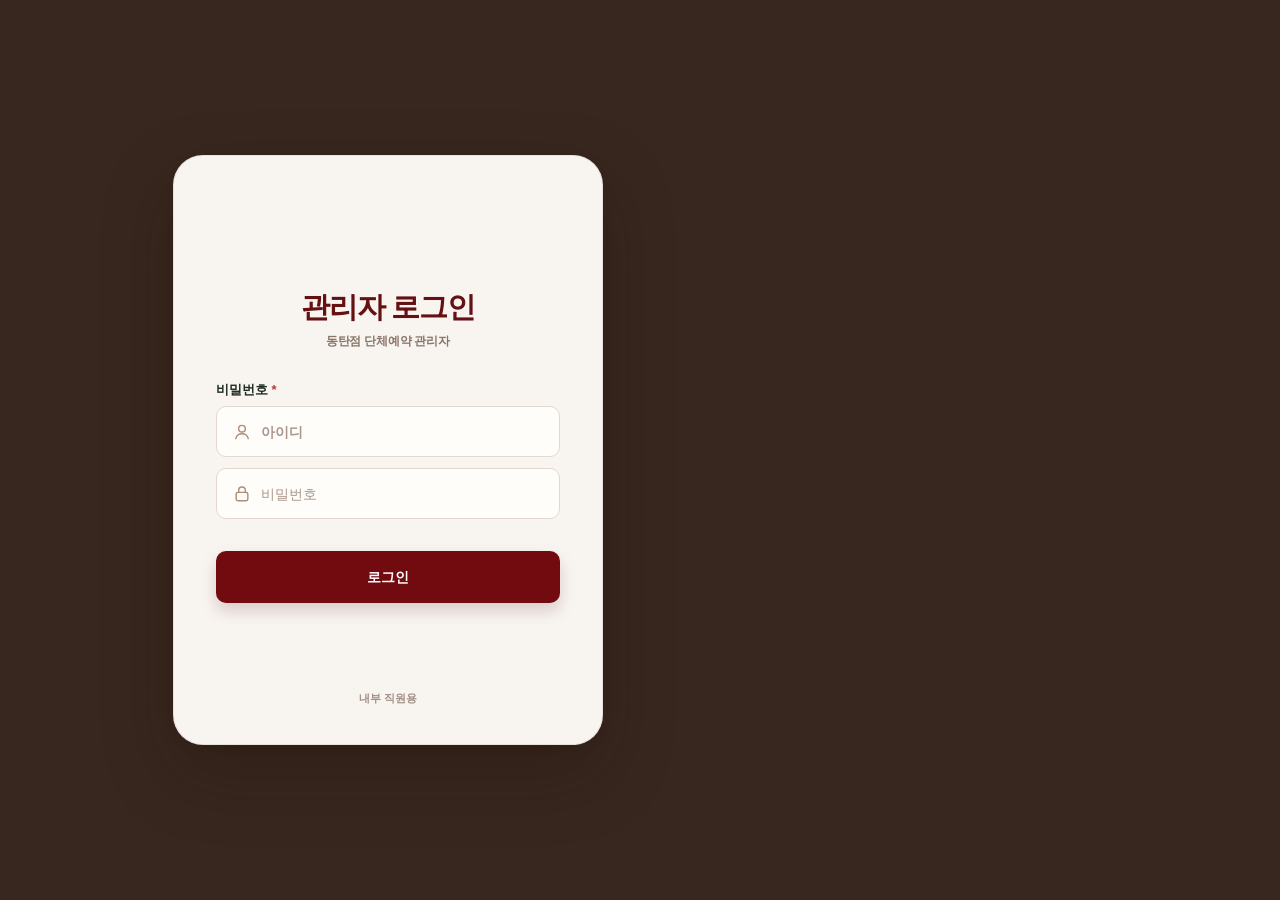
==== admin.html @ f6011d92 "fix: compact calendar month picker and automatic month lookup" ====
<!doctype html>
<html lang="ko">
<head>
<script src="./shared_meal_seating_v1.js?v=all-day-seats-20261029"></script>
<script src="./shared_document_listener_v1.js?v=release-1792586551421"></script>
<script src="./shared_display_safety_v1.js?v=release-1792586551421"></script>
<script src="./shared_dialogs_v1.js?v=release-1792586551421"></script>
<meta charset="utf-8" />
<meta name="viewport" content="width=device-width,initial-scale=1" />
<title>주렁주렁 동탄점 단체예약</title>
<style>
  :root{
    --bg:#f6f7f4; --card:#fff; --text:#1f2a23; --muted:#6d756f; --line:#dfe5df;
    --green:#2f6b4f; --green2:#e9f3ed; --warn:#a15c00; --danger:#b23838; --gray:#eef1ee;
  }
  *{box-sizing:border-box}
  body{margin:0;font-family:Arial,"Noto Sans KR",sans-serif;background:var(--bg);color:var(--text)}
  header{position:sticky;top:0;z-index:10;background:rgba(255,255,255,.96);border-bottom:1px solid var(--line)}
  .top{max-width:1180px;margin:auto;padding:14px 20px;display:flex;gap:12px;align-items:center;justify-content:space-between}
  .brand{font-weight:800;font-size:20px}.brand small{display:block;font-size:12px;font-weight:500;color:var(--muted);margin-top:3px}
  .top-actions{display:flex;gap:8px;flex-wrap:wrap}
  button,.btn{border:0;border-radius:10px;padding:11px 14px;font-weight:700;cursor:pointer}
  .btn-primary{background:var(--green);color:#fff}.btn-soft{background:var(--green2);color:var(--green)}
  .btn-danger{background:#f8eaea;color:var(--danger)} .btn-gray{background:var(--gray);color:#3c453f}
  main{max-width:1180px;margin:auto;padding:22px 20px 60px}
  .notice{background:#eef6f1;border:1px solid #cfe3d5;border-radius:14px;padding:15px 16px;margin-bottom:18px;line-height:1.6}
  .layout{display:grid;grid-template-columns:minmax(0,1fr) 340px;gap:18px}
  .card{background:var(--card);border:1px solid var(--line);border-radius:16px;padding:20px;margin-bottom:16px;box-shadow:0 3px 12px rgba(30,50,36,.04)}
  h2{margin:0 0 16px;font-size:19px} h3{margin:18px 0 10px;font-size:15px}
  .section-no{display:inline-flex;width:28px;height:28px;border-radius:50%;align-items:center;justify-content:center;background:var(--green2);color:var(--green);font-size:13px;margin-right:8px}
  label{font-size:13px;font-weight:700;display:block;margin-bottom:7px}.req:after{content:" *";color:var(--danger)}
  input,select,textarea{width:100%;border:1px solid #ccd5ce;border-radius:10px;padding:11px 12px;background:#fff;font-size:14px}
  input:focus,select:focus,textarea:focus{outline:2px solid #c7decf;border-color:var(--green)}
  .grid2{display:grid;grid-template-columns:1fr 1fr;gap:12px}.grid3{display:grid;grid-template-columns:repeat(3,1fr);gap:12px}
  .help{font-size:12px;color:var(--muted);line-height:1.5;margin-top:6px}.warn{color:var(--warn)}.danger{color:var(--danger)}
  .calc{background:#fafcf9;border:1px dashed #cbd9cf;border-radius:12px;padding:13px;margin-top:12px;line-height:1.75;font-size:14px}
  .money{font-weight:800;font-size:18px}
  .menu-row{display:grid;grid-template-columns:minmax(0,1fr) 125px;gap:12px;align-items:center;padding:12px 0;border-bottom:1px solid #edf0ed}
  .menu-row:last-child{border-bottom:0}.menu-name strong{display:block}.menu-name span{font-size:12px;color:var(--muted)}
  .qty{display:grid;grid-template-columns:34px 1fr 34px;gap:5px;align-items:center}.qty button{padding:8px;background:var(--gray)}.qty input{text-align:center;padding:8px}
  .summary{position:sticky;top:86px}.summary dl{margin:0}.summary dt{font-size:12px;color:var(--muted);margin-top:12px}.summary dd{margin:4px 0 0;font-weight:700;line-height:1.45}
  .total{border-top:1px solid var(--line);margin-top:15px;padding-top:15px}.total .money{font-size:23px}
  .hidden{display:none!important}
  .checkbox{display:flex;gap:9px;align-items:flex-start;font-size:13px;line-height:1.5}.checkbox input{width:auto;margin-top:3px}
  .modal{position:fixed;inset:0;background:rgba(0,0,0,.45);display:flex;align-items:center;justify-content:center;padding:18px;z-index:99}
  #adminActionConfirmModal{z-index:150}
  #cancelConfirmModal{z-index:145}
  .modal-card{width:min(620px,100%);max-height:90vh;overflow:auto;background:#fff;border-radius:18px;padding:22px}
  .modal-card h2{margin-bottom:8px}
  .modal-actions{display:flex;gap:8px;justify-content:flex-end;margin-top:18px}
  .toast{position:fixed;right:20px;bottom:20px;background:#203329;color:#fff;border-radius:10px;padding:12px 16px;z-index:120;box-shadow:0 8px 25px rgba(0,0,0,.2)}
  #adminView{display:none}
  .admin-head{display:flex;justify-content:space-between;align-items:center;gap:10px;flex-wrap:wrap;margin-bottom:16px}
  .admin-tabs{display:flex;gap:7px;flex-wrap:wrap}
  .kpi{display:grid;grid-template-columns:repeat(3,1fr);gap:10px}
  .activity-kpi{grid-template-columns:repeat(4,1fr)}.kpi .box{background:#fff;border:1px solid var(--line);border-radius:14px;padding:15px}.kpi b{display:block;font-size:23px;margin-top:5px}
  .admin-calendar{display:grid;grid-template-columns:repeat(7,1fr);gap:7px;margin-top:12px}
  .weekday{text-align:center;font-size:12px;color:var(--muted);padding:6px}
  .day{min-height:104px;background:#fff;border:1px solid var(--line);border-radius:12px;padding:9px;position:relative}
  .day.disabled{background:#f2f3f1;color:#a3aaa5}.day.closed{border-color:#e5bcbc;background:#fff8f8}
  .day .num{font-weight:800}.day .meta{font-size:12px;margin-top:8px;line-height:1.5}.day button{position:absolute;bottom:8px;left:8px;right:8px;padding:6px;font-size:11px}
  .booking-item{border:1px solid var(--line);border-radius:12px;padding:14px;margin:10px 0}.booking-item .row{display:flex;justify-content:space-between;gap:10px;align-items:center}
  .status{display:inline-block;border-radius:999px;padding:4px 8px;font-size:11px;font-weight:800}.pending{background:#fff2d8;color:#805200}.confirmed{background:#e8f4ec;color:#256344}.rejected{background:#f8eaea;color:#9a3030}
  .detail-grid{display:grid;grid-template-columns:repeat(2,1fr);gap:10px;font-size:13px;margin-top:12px}.detail-grid div{background:#f8faf8;border-radius:9px;padding:9px}
  .settings{display:flex;gap:12px;align-items:center;flex-wrap:wrap}.switchline{display:flex;align-items:center;gap:8px}.switchline input{width:auto}

  button:disabled{opacity:.55;cursor:not-allowed}
  .center-wrap{max-width:680px;margin:35px auto}
  .start-title{text-align:center;margin-bottom:18px}
  .start-title h1{margin:0 0 8px;font-size:27px}
  .action-stack{display:grid;gap:9px;margin-top:14px}
  .existing-card{border:1px solid var(--line);border-radius:12px;padding:13px;margin-top:10px;background:#fafcf9}
  .success-icon{width:64px;height:64px;border-radius:50%;display:flex;align-items:center;justify-content:center;background:var(--green2);color:var(--green);font-size:30px;font-weight:900;margin:0 auto 14px}
  .success-box{text-align:center;max-width:620px;margin:45px auto}


  .menu-admin-grid{display:grid;grid-template-columns:1.4fr .8fr .8fr .7fr .7fr;gap:8px;align-items:center}
  .menu-admin-head{font-size:12px;color:var(--muted);font-weight:700;padding:0 8px 6px}
  .menu-admin-row{border:1px solid var(--line);border-radius:12px;padding:10px;margin-bottom:8px;background:#fff}
  .menu-card-public{border:1px solid var(--line);border-radius:12px;padding:12px;margin:10px 0}
  .menu-public-top{display:flex;justify-content:space-between;gap:10px;align-items:flex-start}
  .menu-public-actions{display:flex;gap:7px;flex-wrap:wrap;align-items:center}
  .mini-btn{padding:6px 9px;border-radius:8px;font-size:12px}
  .photo-preview{width:100%;max-height:320px;object-fit:contain;border-radius:12px;background:#f3f5f3;border:1px solid var(--line)}
  .meal-month-grid{display:grid;grid-template-columns:repeat(7,1fr);gap:7px;margin-top:12px}
  .meal-day{border:1px solid var(--line);border-radius:12px;background:#fff;padding:9px;min-height:86px;cursor:pointer}
  .meal-day:hover{border-color:#9db6a4}
  .meal-day.empty{background:#f7f8f6;color:#a1a7a2;cursor:default}
  .meal-day.has-orders{background:#f7fbf8}
  .meal-day .count{font-size:12px;margin-top:8px;line-height:1.5}
  @media(max-width:700px){.menu-admin-grid{grid-template-columns:1fr}.menu-admin-head{display:none}.meal-month-grid{grid-template-columns:repeat(2,1fr)}}

  @media(max-width:900px){.layout{grid-template-columns:1fr}.summary{position:static}.grid3{grid-template-columns:1fr}.admin-calendar{grid-template-columns:repeat(2,1fr)}.weekday{display:none}}
  @media(max-width:560px){.grid2{grid-template-columns:1fr}.kpi,.activity-kpi{grid-template-columns:1fr}.admin-calendar{grid-template-columns:1fr}.day{min-height:auto;padding-bottom:44px}}
</style>
<style id="zrPreBootStyle">html{background:#f6f7f4!important}body{visibility:hidden!important}</style></head>
<body>
<header>
  <div class="top">
    <div class="brand">주렁주렁 동탄점 <small>단체예약 시스템</small></div>
    <div class="top-actions">
      <button class="btn-soft" id="inquiryBtn">1:1 문의하기</button>
      <button class="btn-gray" id="adminBtn">관리자 로그인</button>
    </div>
  </div>
</header>


<main id="startView">
  <div class="center-wrap">
    <div class="start-title">
      <h1>주렁주렁 동탄점 단체예약</h1>
      <div class="help">예약 전 예약자 정보를 확인해주세요.</div>
    </div>
    <div class="notice">
      <b>단체 이용은 평일에만 가능합니다.</b><br>
      ※ 주말 단체 예약 문의는 <b>1:1 문의</b>를 통해 순차적으로 안내해드립니다.<br>
      ※ 단체 예약은 <b>유료인원 15명 이상</b>부터 가능합니다. 결제는 현장에서 진행됩니다.
    </div>
    <section class="card">
      <h2>예약자 확인</h2>
      <div class="grid2">
        <div><label class="req">예약자명</label><input id="startManager" placeholder="ex) 김주렁"></div>
        <div><label class="req">연락처</label><input id="startContact" placeholder="ex) 010-0000-0000"></div>
      </div>
      <button class="btn-primary" id="lookupBooking" style="width:100%;margin-top:14px">예약 조회 / 시작하기</button>

      <div id="existingActions" class="hidden">
        <div class="calc" style="margin-top:14px">
          입력하신 정보로 <b id="existingCount">0건</b>의 예약이 확인되었습니다.
          <div class="help">예약 확인, 변경 문의 또는 추가 예약을 선택해주세요.</div>
        </div>
        <div class="action-stack">
          <button class="btn-soft" id="checkExisting">1. 예약 확인하기</button>
          <button class="btn-gray" id="changeExisting">2. 예약 변경 (1:1 문의)</button>
          <button class="btn-danger" id="cancelExisting">3. 예약 취소</button>
          <button class="btn-primary" id="addBooking">4. 추가 예약</button>
        </div>
        <div id="existingBookingList" class="hidden"></div>
      </div>

      <div id="newBookingActions" class="hidden">
        <div class="calc" style="margin-top:14px">입력하신 정보로 접수·확정된 예약이 없습니다.</div>
        <button class="btn-primary" id="startNewBooking" style="width:100%;margin-top:12px">새 예약 시작하기</button>
      </div>
    </section>
  </div>
</main>

<main id="customerView" class="hidden">
  <div class="notice">
    <b>단체 이용은 평일에만 가능합니다.</b><br>
    ※ 주말 단체 예약 문의는 <b>1:1 문의</b>를 통해 순차적으로 안내해드립니다.<br>
    ※ 단체 예약은 <b>유료인원 15명 이상</b>부터 가능합니다. 결제는 현장에서 진행됩니다.
  </div>

  <div class="layout">
    <div>
      <section class="card">
        <h2><span class="section-no">1</span>기본정보</h2>
        <div class="grid2">
          <div>
            <label class="req">단체 정보</label>
            <select id="groupType">
              <option value="">선택해주세요</option>
              <option>유치원</option><option>어린이집</option><option>초등학교</option><option>중학교</option><option>고등학교</option>
              <option>복지기관</option><option>기타단체</option><option>기업</option>
            </select>
          </div>
          <div>
            <label>단체 요금</label>
            <input value="1명당 15,000원 (VAT 포함)" disabled>
          </div>
          <div>
            <label class="req">유료인원</label>
            <select id="paidCount"></select>
            <div class="help">유료인원만 15명 이상이어야 예약 가능합니다.</div>
          </div>
          <div>
            <label class="req">인솔자</label>
            <select id="chaperoneCount"></select>
          </div>
        </div>
        <div class="calc" id="peopleCalc">유료인원 <b>0명</b><br>인솔자 <b>0명</b><br>무료 인솔자 <b>0명</b> <span class="help">※ 유료인원 5명당 1명 무료</span><br>유료 인솔자 <b>0명</b><br><span class="money">0원</span> <span class="help">* VAT 포함</span></div>
      </section>

      <section class="card">
        <h2><span class="section-no">2</span>방문 희망일</h2>
        <div class="grid2">
          <div><label class="req">월</label><select id="visitMonth"></select></div>
          <div><label class="req">일자</label><select id="visitDay"></select></div>
        </div>
        <div class="help">마감된 날짜는 선택할 수 없습니다. 주말은 1:1 문의를 이용해주세요.</div>
      </section>

      <section class="card">
        <h2><span class="section-no">3</span>식사 및 방문시간</h2>
        <div>
          <label class="req">식사 선택</label>
          <select id="mealType">
            <option value="">선택해주세요</option>
            <option value="lunchbox">도시락 지참</option>
            <option value="cafe">내부 카페(식사) 주문</option>
            <option value="none">식사하지 않음</option>
          </select>
          <div class="help">※ 식사 이용 시 최대 이용시간이 3시간에서 <b>4시간</b>으로 변경 가능합니다.<br>※ 내부 카페에는 어린이를 위한 메뉴가 포함되어 있습니다.</div>
        </div>
        <div class="grid2" style="margin-top:14px">
          <div><label class="req">입장시간</label><select id="entryTime"></select></div>
          <div><label class="req">퇴장시간</label><select id="exitTime"></select></div>
        </div>
        <div class="help" id="visitTimeHelp"></div>
      </section>

      <section class="card hidden" id="generalGroupSection">
        <h2><span class="section-no">4</span>먹이 구매</h2>
        <div class="help" style="margin-top:10px">먹이 12종 세트: 미어캣, 핀치, 라쿤, 오리, 토끼, 카피바라, 토코투칸, 기니피그, 프레디독, 잉어, 씨클리드, 수생거북</div>
        <div class="grid2" style="margin-top:14px"><div><label for="feedPurchase">먹이 세트 구매 (세트당 10,000원)</label><select id="feedPurchase"><option value="no">구매 안 함</option><option value="yes">구매함</option></select></div><div id="feedQuantityRow" class="hidden"><label for="feedQuantity">먹이 세트 수량</label><input id="feedQuantity" type="number" inputmode="numeric" min="1" step="1" value="1"></div></div>
        <div class="calc" style="margin-top:12px">먹이 구매금액 <b id="feedOrderSummary">0원</b> · 현장결제</div>
      </section>

      <section class="card hidden" id="cafeSection">
        <h2><span class="section-no">4</span>카페 메뉴 주문</h2>
        <div class="help">메뉴 수량은 자유롭게 선택할 수 있습니다. 메뉴 상세에서 구성 및 알레르기 정보를 확인해주세요.</div>
        <div id="customerCafeMenus"></div>
        <div class="calc">카페 주문금액 <span class="money" id="cafeAmount">0원</span><br><span class="help">* VAT 포함 금액입니다.</span></div>
      </section>

      <section class="card hidden" id="mealTimeSection">
        <h2><span class="section-no">5</span>식사 시간 선택</h2>
        <div class="grid3">
          <div><label class="req">식사 시작시간</label><select id="mealStart"></select></div>
          <div><label class="req">식사 시간</label><select id="mealDuration"><option value="">선택</option><option value="30">30분</option><option value="45">45분</option><option value="60">60분</option></select></div>
          <div><label>식사 종료시간</label><input id="mealEnd" disabled placeholder="자동계산"></div>
        </div>
        <div class="help danger hidden" id="mealTimeError">식사시간은 동물원 방문시간 안에 포함되어야 합니다.</div>
      </section>

      <section class="card">
        <h2><span class="section-no">6</span>놀이터 예약</h2>
        <div>
          <label class="req">놀이터 이용 여부</label>
          <select id="playUse">
            <option value="">선택해주세요</option>
            <option value="yes">이용함</option>
            <option value="no">이용 안 함</option>
          </select>
        </div>
        <div class="grid3 hidden" id="playTimeFields" style="margin-top:14px">
          <div><label class="req">놀이터 입장시간</label><select id="playStart"></select></div>
          <div><label class="req">놀이터 이용시간</label><select id="playDuration"><option value="">선택</option><option value="30">30분</option><option value="60">60분</option></select></div>
          <div><label>놀이터 종료시간</label><input id="playEnd" disabled placeholder="자동계산"></div>
        </div>
        <div class="help" style="font-size:12px;margin-top:8px">
          ※ 놀이터 이용시간은 예약 신청 완료 순으로 확정되며, 예약 진행 중 다른 단체의 신청으로 마감될 수 있습니다.
        </div>
        <div id="playNotice" class="help"></div>
        <div class="help danger hidden" id="playError"></div>
      </section>

      <section class="card">
        <h2><span class="section-no">7</span>예약자 정보</h2>
        <div class="grid2">
          <div><label class="req">단체명</label><input id="orgName" placeholder="ex) 주렁동탄어린이집"></div>
          <div><label class="req">예약자명</label><input id="managerName" placeholder="처음 화면에서 입력한 정보" readonly></div>
          <div><label class="req">연락처</label><input id="contact" placeholder="처음 화면에서 입력한 정보" readonly></div>
          <div><label>이메일</label><input id="email" type="email" placeholder="example@email.com"></div>
        </div>
        <div style="margin-top:12px"><label>특이사항</label><textarea id="notes" rows="4" placeholder="알레르기, 이동 관련 요청 등"></textarea></div>
        <div class="calc" style="margin-top:14px">
          <b>개인정보 수집 및 이용 안내</b>
          <div class="help">단체예약 접수 및 안내를 위해 단체명, 예약자명, 연락처 등 입력 정보를 수집·이용합니다. 입력 정보는 예약 접수 및 운영을 위해 저장됩니다.</div>
          <label class="checkbox" style="margin-top:10px"><input type="checkbox" id="privacy"><span>개인정보 수집 및 이용에 동의합니다. *</span></label>
        </div>
      </section>

      <section class="card">
        <h2><span class="section-no">8</span>최종확인</h2>
        <div id="finalReview" class="calc"></div>
        <div class="notice" style="margin:14px 0 0">동물원 프로그램 시간은 <b>방문 전주 스케줄</b>을 통해 안내됩니다.</div>
        <button class="btn-primary" id="submitBooking" style="width:100%;font-size:16px;margin-top:14px">예약 신청하기</button>
      </section>
    </div>

    <aside>
      <div class="card summary">
        <h2>예약 요약</h2>
        <dl>
          <dt>단체</dt><dd id="sumGroup">-</dd>
          <dt>방문일</dt><dd id="sumDate">-</dd>
          <dt>동물원 방문시간</dt><dd id="sumVisit">-</dd>
          <dt>식사</dt><dd id="sumMeal">-</dd>
          <dt>놀이터</dt><dd id="sumPlay">-</dd>
          <dt>인원</dt><dd id="sumPeople">-</dd>
        </dl>
        <div class="total">
          <div class="help">예상 총금액</div>
          <div class="money" id="sumTotal">0원</div>
          <div class="help">VAT 포함 · 현장결제</div>
        </div>
      </div>
    </aside>
  </div>
</main>


<main id="successView" class="hidden">
  <div class="success-box card">
    <div class="success-icon">✓</div>
    <h1 style="margin:0 0 10px;font-size:25px">예약 신청이 접수되었습니다.</h1>
    <div class="help" style="font-size:14px;line-height:1.7">
      신청 즉시 확정되는 예약이 아닙니다.<br>
      <b>담당자가 예약 내용을 확인한 후 예약 확정 시 문자로 안내해드립니다.</b>
    </div>
    <div class="calc" style="margin:20px 0;text-align:left">
      <b>예약번호</b> <span id="successBookingNo">-</span><br>
      <b>단체명</b> <span id="successOrg">-</span><br>
      <b>방문일</b> <span id="successDate">-</span>
    </div>
    <div style="font-weight:800"><span id="successCountdown">30</span>초 후 처음 화면으로 이동합니다.</div>
    <button class="btn-primary" id="goHomeNow" style="width:100%;margin-top:16px">처음 화면으로 이동</button>
  </div>
</main>


<main id="cancelSuccessView" class="hidden">
  <div class="success-box card">
    <div class="success-icon" style="background:#f8eaea;color:var(--danger)">✓</div>
    <h1 style="margin:0 0 10px;font-size:25px">예약 취소가 정상적으로 처리되었습니다.</h1>
    <div class="help" style="font-size:14px;line-height:1.7">
      선택하신 예약이 취소 처리되었습니다.<br>
      취소된 시간 및 예약 가능 수량은 즉시 다시 반영됩니다.
    </div>
    <div class="calc" style="margin:20px 0;text-align:left">
      <b>예약번호</b> <span id="cancelSuccessBookingNo">-</span><br>
      <b>단체명</b> <span id="cancelSuccessOrg">-</span><br>
      <b>방문일</b> <span id="cancelSuccessDate">-</span>
    </div>
    <div style="font-weight:800"><span id="cancelSuccessCountdown">30</span>초 후 처음 화면으로 이동합니다.</div>
    <button class="btn-primary" id="cancelGoHomeNow" style="width:100%;margin-top:16px">처음 화면으로 이동</button>
  </div>
</main>

<main id="adminView">
  <div class="admin-head">
    <div><h1 style="margin:0;font-size:24px">단체예약 관리자</h1></div>
    <div class="top-actions">
      <button class="btn-soft" id="adminRefresh">새로고침</button>
      <button class="btn-soft" id="backCustomer">고객 화면</button>
      <button class="btn-gray" id="adminLogout">로그아웃</button>
    </div>
  </div>

  <div class="admin-tabs">
    <button class="btn-primary" data-tab="calendar">예약 캘린더</button>
    <button class="btn-gray" data-tab="activity">예약 현황</button>
    <button class="btn-gray" data-tab="meals">식사 현황</button>
    <button class="btn-gray" data-tab="menuadmin">카페 메뉴 관리</button>
    <button class="btn-gray" data-tab="inquiries">1:1 문의</button>
    <button class="btn-gray" data-tab="settings">설정</button>
    <button class="btn-gray" data-tab="group-notice">단체 안내문구 설정</button>
  </div>

  <section id="tab-calendar">
    <div class="kpi" style="margin-top:14px">
      <div class="box"><span class="help">이번 달 예약</span><b id="kpiTeams">0팀</b></div>
      <div class="box"><span class="help">이번 달 총 인원</span><b id="kpiPeople">0명</b></div>
      <div class="box"><span class="help">예약 대기</span><b id="kpiPending">0건</b></div>
    </div>
    <div class="card" style="margin-top:14px">
      <div class="grid2">
        <div>
          <label for="adminMonth">조회 월</label>
          <input type="month" id="adminMonth" min="2022-01" aria-label="조회 월">
          <style>#tab-calendar .grid2:has(#adminMonth){display:flex!important;align-items:flex-end!important;gap:10px!important;flex-wrap:wrap!important}#tab-calendar .grid2:has(#adminMonth)>div:first-child{flex:0 0 170px!important;max-width:100%}#adminMonth{box-sizing:border-box;width:170px!important;max-width:100%;height:42px}#adminMonthSearch{display:none!important}#adminThisMonth{height:42px;white-space:nowrap}</style>
        </div>
        <div style="display:flex;align-items:end;gap:8px;flex-wrap:wrap">
          <button class="btn-primary" id="adminMonthSearch" hidden aria-hidden="true" tabindex="-1">조회하기</button>
          <button class="btn-soft" id="adminThisMonth">이번 달</button>
        </div>
      </div>
      
      <div class="admin-calendar" id="adminCalendar"></div>
    </div>
  </section>

  <section id="tab-activity" class="hidden">
    <div class="card" style="margin-top:14px">
      <h2>예약 현황 조회</h2>
      <div class="grid3">
        <div>
          <label>조회 시작일</label>
          <input type="date" id="activityStartDate">
        </div>
        <div>
          <label>조회 종료일</label>
          <input type="date" id="activityEndDate">
        </div>
        <div style="display:flex;align-items:end;gap:8px;flex-wrap:wrap">
          <button class="btn-primary" id="activitySearch">조회하기</button>
          <button class="btn-soft" id="activityToday">오늘</button>
        </div>
      </div>
      <div class="help" style="margin-top:8px">
        <b>접수일 기준</b>으로 조회합니다. 각 예약의 현재 처리상태를 확인하고, 취소된 예약은 <b>고객 직접 취소 / 관리자 취소</b> 여부와 취소 일시를 함께 표시합니다. [자세히]에서 확정·거절·취소 처리가 가능합니다.
      </div>
      <div style="display:flex;justify-content:flex-end;margin-top:12px">
        <button class="btn-soft" id="downloadActivityExcel">엑셀로 내려받기</button>
      </div>
    </div>

    <div class="kpi activity-kpi" style="margin-top:14px">
      <div class="box"><span class="help">조회 예약</span><b id="activityKpiTotal">0건</b></div>
      <div class="box"><span class="help">확정</span><b id="activityKpiConfirmed">0건</b></div>
      <div class="box"><span class="help">접수 대기</span><b id="activityKpiPending">0건</b></div>
      <div class="box"><span class="help">취소</span><b id="activityKpiCancelled">0건</b></div>
    </div>

    <div class="card" style="margin-top:14px">
      <h2>예약 처리 내역</h2>
      <div id="activityList"></div>
    </div>
  </section>

  <section id="tab-meals" class="hidden">
    <div class="card" style="margin-top:14px">
      <div class="grid2">
        <div>
          <label>식사 현황 조회월</label>
          <select id="mealAdminMonth"></select>
        </div>
        <div style="display:flex;align-items:end">
          <button class="btn-primary" id="mealThisMonthBtn">이번 달로 이동</button>
        </div>
      </div>
      <div class="help" style="margin-top:8px">예약 상태가 <b>확정</b>이며 식사 방식이 <b>내부 카페(식사) 주문</b>인 예약만 집계합니다. 날짜를 누르면 상세 준비내역을 확인할 수 있습니다.</div>
      <div class="meal-month-grid" id="mealMonthCalendar"></div>
    </div>

    <div id="mealSelectedDayWrap" class="hidden">
      <div class="kpi" style="margin-top:14px">
        <div class="box"><span class="help">확정 단체</span><b id="mealKpiTeams">0팀</b></div>
        <div class="box"><span class="help">총 주문 수량</span><b id="mealKpiQty">0개</b></div>
        <div class="box"><span class="help">총 주문 금액</span><b id="mealKpiAmount">0원</b></div>
      </div>

      <div class="card" style="margin-top:14px">
        <h2 id="mealSelectedDayTitle">메뉴별 준비 수량</h2>
        <div id="mealTotals"></div>
      </div>

      <div class="card">
        <h2>단체별 주문 상세</h2>
        <div id="mealBookingList"></div>
      </div>
    </div>
  </section>


  <section id="tab-menuadmin" class="hidden">
    <div class="card" style="margin-top:14px">
      <div class="row" style="display:flex;justify-content:space-between;gap:10px;align-items:center;flex-wrap:wrap">
        <div>
          <h2 style="margin-bottom:4px">카페 메뉴 관리</h2>
          
        </div>
        <button class="btn-primary" id="addCafeMenu">+ 메뉴 추가</button>
      </div>
      <div id="menuAdminList" style="margin-top:14px"></div>
    </div>
  </section>

  <section id="tab-inquiries" class="hidden">
    <div class="card" style="margin-top:14px"><h2>1:1 문의 목록</h2><div id="inquiryList"></div></div>
  </section>

  <section id="tab-group-notice" class="hidden">
    <div class="card">
      <h2>단체 안내문구 설정</h2>
      <label for="zrGroupNoticeText">맨 위 안내문구</label>
      <textarea id="zrGroupNoticeText" rows="2" maxlength="1000"></textarea>
      <div id="zrGroupNoticeSections"></div>
      <button type="button" class="btn-gray" id="zrGroupNoticeAdd" style="margin-top:14px">항목 추가</button>
      <div class="top-actions" style="justify-content:flex-end;margin-top:14px"><button type="button" class="btn-primary" id="zrGroupNoticeSave">저장</button></div>
    </div>
  </section>
  <section id="tab-settings" class="hidden">
    <div class="card" style="margin-top:14px">
      <h2>예약 가능 기간</h2>
      <div class="grid2">
        <div><label>예약 시작일</label><input type="date" id="bookingOpenStart"></div>
        <div><label>예약 종료일</label><input type="date" id="bookingOpenEnd"></div>
      </div>
      
      <div class="zr-settings-actions"><button class="btn-primary" id="saveBookingPeriod">저장</button></div>
    </div>

    <div class="card">
      <h2>예약 팀 수·놀이터 제한</h2>
      <div class="settings">
        <label class="switchline"><input type="checkbox" id="autoClose"> 하루 4팀 예약 시 자동마감</label>
      </div>
      <div class="help" style="margin-top:8px">4팀이 되면 자동으로 마감됩니다. 예약이 거절·취소되어 활성 예약이 4팀 미만이 되면 자동으로 다시 열립니다. 특정 날짜는 캘린더의 [자세히]에서 자동마감 예외 해제 또는 수동 마감을 설정할 수 있습니다.</div>
    </div>

    <div class="card">
      <h2>예약 확정문자 설정</h2>

      <div><label>문자 미리보기</label><div class="calc" id="smsPreview" style="white-space:pre-wrap"></div></div>
      
      <div style="margin-top:16px"><label>알림 문구</label><textarea id="smsFooter" rows="6"></textarea></div>
      <div class="calc" data-zr-help-only style="margin-top:12px">
        <b>자동입력 항목</b><br>
        {단체명}, {방문일}, {입장시간}은 예약 정보로 바뀝니다. 문구에서 위치를 바꾸거나 제거할 수 있습니다.
      </div>

      <div class="zr-settings-actions">
        <button class="btn-primary" id="saveSmsSettings">저장</button>
      </div>
    </div>
  </section>
</main>

<div class="modal hidden" id="adminActionConfirmModal">
  <div class="modal-card" style="max-width:480px">
    <h2 id="adminActionConfirmTitle">예약 처리 확인</h2>
    <div id="adminActionConfirmMessage" class="help" style="font-size:14px;line-height:1.7"></div>
    <div class="calc" id="adminActionConfirmInfo" style="margin-top:14px"></div>
    <div class="modal-actions">
      <button class="btn-gray" data-close="adminActionConfirmModal">돌아가기</button>
      <button class="btn-primary" id="adminActionConfirmButton">처리하기</button>
    </div>
  </div>
</div>

<div class="modal hidden" id="adminBookingDetailModal">
  <div class="modal-card">
    <div id="adminBookingDetailContent"></div>
    <div class="modal-actions">
      <button class="btn-gray" data-close="adminBookingDetailModal">닫기</button>
    </div>
  </div>
</div>

<div class="modal hidden" id="cancelConfirmModal">
  <div class="modal-card" style="max-width:480px">
    <h2>예약을 취소하시겠습니까?</h2>
    <div class="help" style="font-size:14px;line-height:1.7">
      취소한 예약은 고객 화면에서 다시 복구할 수 없습니다.<br>
      정말 취소하시려면 아래 <b>예약 취소하기</b> 버튼을 눌러주세요.
    </div>
    <div class="calc" id="cancelConfirmInfo" style="margin-top:14px"></div>
    <div class="modal-actions">
      <button class="btn-gray" data-close="cancelConfirmModal">돌아가기</button>
      <button class="btn-danger" id="confirmCustomerCancel">예약 취소하기</button>
    </div>
  </div>
</div>

<div class="modal hidden" id="menuEditModal">
  <div class="modal-card">
    <h2 id="menuEditTitle">카페 메뉴 추가</h2>
    <input type="hidden" id="menuEditId">
    <div class="grid2">
      <div><label class="req">메뉴명</label><input id="menuEditName"></div>
      <div><label class="req">가격</label><input id="menuEditPrice" type="number" min="0" step="100"></div>
      <div>
        <label class="req">메뉴 구분</label>
        <select id="menuEditCategory"><option value="kids">단체 어린이 메뉴</option><option value="general">일반 메뉴</option></select>
      </div>
      <div>
        <label>판매 여부</label>
        <select id="menuEditActive"><option value="true">판매 ON</option><option value="false">판매 OFF</option></select>
      </div>
    </div>
    <div style="margin-top:12px">
      <label>메뉴 구성</label>
      <textarea id="menuEditComposition" rows="3" placeholder="ex) 돈까스 / 오므라이스 / 소스"></textarea>
    </div>
    <div style="margin-top:12px">
      <label>알레르기 정보</label>
      <textarea id="menuEditAllergy" rows="3" placeholder="ex) 난류, 우유, 대두, 밀, 돼지고기"></textarea>
      
    </div>
    <div style="margin-top:12px">
      <label for="menuEditPhoto">메뉴 사진 URL</label>
      <input id="menuEditPhoto" type="url" placeholder="https://example.com/menu.jpg">
      <div class="help">누구나 열 수 있는 HTTPS 이미지 주소를 입력해주세요. 기존 파일 사진은 URL로 교체하거나 제거하기 전까지 유지됩니다.</div>
      <img id="menuEditPhotoPreview" class="photo-preview hidden" style="margin-top:10px">
      <button class="btn-danger hidden" id="removeMenuPhoto" style="margin-top:8px">사진 제거</button>
    </div>
    <div class="modal-actions">
      <button class="btn-gray" data-close="menuEditModal">취소</button>
      <button class="btn-danger hidden" id="deleteCafeMenu">메뉴 삭제</button>
      <button class="btn-primary" id="saveCafeMenu">저장</button>
    </div>
  </div>
</div>

<div class="modal hidden" id="menuDetailModal">
  <div class="modal-card">
    <h2 id="menuDetailName">메뉴 상세</h2>
    <img id="menuDetailPhoto" class="photo-preview hidden">
    <div class="calc" style="margin-top:12px">
      <b>가격</b> <span id="menuDetailPrice"></span><br><br>
      <b>메뉴 구성</b><br><span id="menuDetailComposition">-</span><br><br>
      <b>알레르기 정보</b><br><span id="menuDetailAllergy">-</span>
    </div>
    <div class="modal-actions"><button class="btn-primary" data-close="menuDetailModal">확인</button></div>
  </div>
</div>

<div class="modal hidden" id="inquiryModal">
  <div class="modal-card">
    <h2>1:1 문의하기</h2>
    <div class="help" style="margin-bottom:14px">주말 예약, 변경·취소 및 기타 문의를 남겨주세요.</div>
    <div class="grid2">
      <div><label class="req">문의자명</label><input id="inqName"></div>
      <div><label>전화번호</label><input id="inqPhone"></div>
      <div><label class="req">휴대폰번호</label><input id="inqMobile"></div>
      <div><label class="req">이메일주소</label><input id="inqEmail" type="email"></div>
    </div>
    <div style="margin-top:12px"><label class="req">문의내역</label><textarea id="inqContent" rows="5"></textarea></div>
    <div class="calc">
      <b>개인정보 수집 및 이용 안내</b>
      <div class="help">문의 처리 및 답변을 위해 입력 정보를 수집·이용합니다. 입력 정보는 문의 처리 및 답변을 위해 저장됩니다.</div>
      <label class="checkbox" style="margin-top:10px"><input type="checkbox" id="inqPrivacy"><span>개인정보 수집 및 이용에 동의합니다. *</span></label>
    </div>
    <div class="modal-actions"><button class="btn-gray" data-close="inquiryModal">취소</button><button class="btn-primary" id="submitInquiry">문의하기</button></div>
  </div>
</div>

<div class="modal hidden" id="adminLoginModal">
  <div class="modal-card" style="max-width:420px">
    <h2>관리자 로그인</h2>
    <label class="req">비밀번호</label>
    <input id="adminPassword" type="password" placeholder="관리자 비밀번호">
    <div class="help danger hidden" id="adminPwError">비밀번호가 올바르지 않습니다.</div>
    <div class="modal-actions"><button class="btn-gray" data-close="adminLoginModal">취소</button><button class="btn-primary" id="adminLoginSubmit">로그인</button></div>
  </div>
</div>

<div class="modal hidden" id="dayDetailModal">
  <div class="modal-card">
    <div id="dayDetailContent"></div>
    <div class="modal-actions"><button class="btn-gray" data-close="dayDetailModal">닫기</button></div>
  </div>
</div>

<script src="./shared_booking_rules_v1.js?v=release-1792586551421"></script>
<script src="./shared_booking_allocations_v1.js?v=release-1792586551421"></script><script src="./admin_edit_metadata_v1.js?v=release-1792586551421"></script>
<script src="./customer_group_program_v1.js?v=release-1792586551421"></script>
<script>
const PRICE=15000;

/*
  테스트용 관리자 인증.
  실제 운영에서는 반드시 서버 인증(Firebase/Auth 등)으로 교체할 것.
  비밀번호 원문은 코드에 저장하지 않고 PBKDF2 결과만 저장한다.
*/
const AdminGate=Object.freeze((()=>{
  const SALT_B64="RActkqWKNV1i6+6cJsyjSw==";
  const DIGEST_B64="Wn/ll10jBZNJZTDsTWff59Enxa0LD6vmMIvfghWcwWg=";
  const ITERATIONS=250000;
  const SESSION_MS=30*60*1000;
  const MAX_FAILS=5;
  const LOCK_MS=5*60*1000;
  let sessionToken="";
  let sessionUntil=0;

  const b64Bytes=v=>Uint8Array.from(atob(v),c=>c.charCodeAt(0));
  const bytesB64=v=>{
    let out="";
    const a=new Uint8Array(v);
    for(let i=0;i<a.length;i++)out+=String.fromCharCode(a[i]);
    return btoa(out);
  };
  async function derive(value){
    const key=await crypto.subtle.importKey(
      "raw",new TextEncoder().encode(value),"PBKDF2",false,["deriveBits"]
    );
    const bits=await crypto.subtle.deriveBits(
      {name:"PBKDF2",hash:"SHA-256",salt:b64Bytes(SALT_B64),iterations:ITERATIONS},
      key,256
    );
    return bytesB64(bits);
  }
  function authState(){
    try{return JSON.parse(sessionStorage.getItem("zr_admin_auth_state")||'{"fails":0,"lockUntil":0}')}
    catch{return {fails:0,lockUntil:0}}
  }
  function saveAuthState(v){sessionStorage.setItem("zr_admin_auth_state",JSON.stringify(v))}
  function randomToken(){
    const a=new Uint8Array(24);crypto.getRandomValues(a);
    return Array.from(a,x=>x.toString(16).padStart(2,"0")).join("");
  }
  async function login(value){
    const st=authState(),now=Date.now();
    if(Number(st.lockUntil||0)>now){
      return {ok:false,locked:true,remaining:Math.ceil((st.lockUntil-now)/1000)};
    }
    let match=false;
    try{match=(await derive(value))===DIGEST_B64}catch{match=false}
    if(match){
      saveAuthState({fails:0,lockUntil:0});
      sessionToken=randomToken();
      sessionUntil=Date.now()+SESSION_MS;
      return {ok:true};
    }
    const fails=Number(st.fails||0)+1;
    if(fails>=MAX_FAILS){
      const lockUntil=Date.now()+LOCK_MS;
      saveAuthState({fails:0,lockUntil});
      return {ok:false,locked:true,remaining:Math.ceil(LOCK_MS/1000)};
    }
    saveAuthState({fails,lockUntil:0});
    return {ok:false,locked:false,attemptsLeft:MAX_FAILS-fails};
  }
  function ok(){
    return !!sessionToken && Date.now()<sessionUntil;
  }
  function logout(){
    sessionToken="";
    sessionUntil=0;
  }
  function remaining(){
    return ok()?Math.max(0,sessionUntil-Date.now()):0;
  }
  return {login,ok,logout,remaining};
})());
const DEFAULT_CAFE_MENUS=[
  {id:"kids1",name:"돈까스 오므라이스",price:6900,category:"kids",composition:"",allergy:"",photo:"",active:true},
  {id:"kids2",name:"짜장밥",price:6900,category:"kids",composition:"",allergy:"",photo:"",active:true},
  {id:"adult1",name:"음식 1",price:10000,category:"general",composition:"",allergy:"",photo:"",active:true},
  {id:"adult2",name:"음식 2",price:11000,category:"general",composition:"",allergy:"",photo:"",active:true},
  {id:"adult3",name:"음식 3",price:3000,category:"general",composition:"",allergy:"",photo:"",active:true}
];
const mealStartChoices=["11:00","11:15","11:30","11:45","12:00","12:15","12:30"];
const playgroundStarts=["10:00","10:30","11:00","11:30","12:00","12:30","13:00","13:30","14:00","14:30","15:00"];
const entryChoices=["10:30","11:00","11:30","12:00","12:30","13:00","13:30","14:00","14:30","15:00","15:30","16:00","16:30","17:00"];

function $(id){return document.getElementById(id)}
function money(n){return Number(n||0).toLocaleString("ko-KR")+"원"}
var toMin=window.ZRBookingRules.toMin;
var toTime=window.ZRBookingRules.toTime;
function getStore(k,d){try{return JSON.parse(localStorage.getItem(k)||JSON.stringify(d))}catch{return d}}
function setStore(k,v){localStorage.setItem(k,JSON.stringify(v))}

function cafeMenus(){const fallback=getStore("zr_cafe_menus",DEFAULT_CAFE_MENUS);return window.ZRCafeCatalog?window.ZRCafeCatalog.read(fallback):fallback}
async function saveCafeMenus(v){if(!window.ZRCafeCatalog)throw Error("공용 메뉴 연결을 확인해주세요.");await window.ZRCafeCatalog.save(v)}
function activeCafeMenus(){return cafeMenus().filter(m=>m.active!==false)}
function menuById(id){return cafeMenus().find(m=>m.id===id)}
function makeMenuId(){return "menu_"+Date.now()+"_"+Math.random().toString(36).slice(2,7)}
function categoryLabel(c){return c==="kids"?"단체 어린이 메뉴":"일반 메뉴"}

function bookings(){return getStore("zr_bookings",[])}
function inquiries(){return getStore("zr_inquiries",[])}

function activityLogs(){return getStore("zr_activity_logs",[])}
function addActivity(type,b,extra=""){
  const logs=activityLogs();
  logs.push({
    id:"A"+Date.now()+Math.random().toString(36).slice(2,5),
    at:new Date().toISOString(),
    type,
    bookingId:b?.id||"",
    orgName:b?.orgName||"",
    visitDate:b?.date||"",
    managerName:b?.managerName||"",
    contact:b?.contact||"",
    extra
  });
  setStore("zr_activity_logs",logs);
}

function defaultBookingPeriod(){
  const now=new Date(), start=new Date(now.getFullYear(),now.getMonth(),now.getDate());
  const end=new Date(now.getFullYear()+1,11,31);
  const f=d=>`${d.getFullYear()}-${String(d.getMonth()+1).padStart(2,"0")}-${String(d.getDate()).padStart(2,"0")}`;
  return {start:f(start),end:f(end)}
}
function settings(){
  const d=defaultBookingPeriod();
  const s=getStore("zr_settings",{
    autoClose:true,
    manualClosed:[],
    autoCloseOverrideOpen:[],
    bookingStart:d.start,
    bookingEnd:d.end,
    smsDevice:"ios",
    smsHeader:"[주렁주렁 동탄점]",
    smsConfirmText:"단체 예약이 확정되었습니다.",
    smsVisitLabel:"방문일:",
    smsEntryLabel:"입장시간:",
    smsFooter:"자세한 스케줄은 방문 전주에 예약자분의 전화번호로 발송 예정입니다."
  });
  if(!s.bookingStart)s.bookingStart=d.start;
  if(!s.bookingEnd)s.bookingEnd=d.end;
  if(!Array.isArray(s.manualClosed))s.manualClosed=[];
  if(!Array.isArray(s.autoCloseOverrideOpen))s.autoCloseOverrideOpen=[];
  if(!s.smsDevice)s.smsDevice="ios";
  if(s.smsHeader===undefined)s.smsHeader="[주렁주렁 동탄점]";
  if(s.smsConfirmText===undefined)s.smsConfirmText="단체 예약이 확정되었습니다.";
  if(s.smsVisitLabel===undefined)s.smsVisitLabel="방문일:";
  if(s.smsEntryLabel===undefined)s.smsEntryLabel="입장시간:";
  if(s.smsFooter===undefined)s.smsFooter="자세한 스케줄은 방문 전주에 예약자분의 전화번호로 발송 예정입니다.";
  return window.ZRBookingRules.normalizeSettings(s)
}
function saveSettings(v){setStore("zr_settings",v)}
function activeBookings(){return bookings().filter(b=>!["rejected","cancelled"].includes(b.status))}
function bookingCount(date){return window.ZRBookingRules.programBookingCount(activeBookings(),date)}
function isDateClosed(date,candidate){
  if(candidate!==undefined)return window.ZRBookingRules.bookingCapacityClosed(settings(),activeBookings(),{...candidate,date});
  const s=settings();
  const result=window.ZRBookingRules.dateClosure(s,date,bookingCount(date));
  if(result.clearOverride){s.autoCloseOverrideOpen.splice(result.index,1);saveSettings(s)}
  return result.closed;
}
var totalPeople=window.ZRBookingRules.totalPeople;
function toast(t){return window.ZRDialogs?.notify(t)}
function monthKey(date){return date.slice(0,7)}
var validDateStr=window.ZRBookingRules.validDateStr;
var sameIntervalOverlap=window.ZRBookingRules.sameIntervalOverlap;

function normalizePhone(v){return String(v||"").replace(/\D/g,"")}
function customerMatches(){
  const name=$("startManager").value.trim(), phone=normalizePhone($("startContact").value);
  return activeBookings().filter(b=>b.managerName===name && normalizePhone(b.contact)===phone);
}
let successTimer=null, submissionLocked=false;
function statusLabel(s){return s==="confirmed"?"확정":s==="pending"?"접수":s==="cancelled"?"취소":"처리종료"}

function adminStatusText(s){
  return s==="confirmed"?"예약 확정":s==="pending"?"확인 대기":s==="cancelled"?"예약 취소":s==="rejected"?"예약 거절":"-"
}
function adminStatusBadge(s){
  const cls=s==="confirmed"?"confirmed":s==="pending"?"pending":"rejected";
  return `<span class="status ${cls}">${adminStatusText(s)}</span>`;
}

function cancellationSourceText(b){
  if(b.status!=="cancelled")return "";
  return b.cancelledBy==="customer"?"고객 직접 취소":"관리자 취소";
}

function dateOnlyFromIso(iso){
  if(!iso)return "";
  const d=new Date(iso);
  if(isNaN(d))return "";
  const f=n=>String(n).padStart(2,"0");
  return `${d.getFullYear()}-${f(d.getMonth()+1)}-${f(d.getDate())}`;
}
function dateTimeText(iso){
  if(!iso)return "-";
  const d=new Date(iso);
  return isNaN(d)?"-":d.toLocaleString("ko-KR");
}

function confirmationTemplate(s){
 return s.smsTemplateText??[(s.smsHeader||'').trim(),'{단체명} '+(s.smsConfirmText||''),(s.smsVisitLabel||'방문일:')+' {방문일}',(s.smsEntryLabel||'입장시간:')+' {입장시간}','',(s.smsFooter||'').trim()].join('\n');
}
function buildConfirmationSmsFromValues(b, s){
  return confirmationTemplate(s).replaceAll('{단체명}',b.orgName||'').replaceAll('{방문일}',b.date||'').replaceAll('{입장시간}',b.entryTime||'');
}

function buildConfirmationSms(b){
  return buildConfirmationSmsFromValues(b, settings());
}

function openSmsComposer(b){
  const s=settings();
  const tel=(b.contact||"").replace(/[^0-9+]/g,"");
  const body=encodeURIComponent(buildConfirmationSms(b));
  const uri=window.ZRDialogs.smsUrl(tel,buildConfirmationSms(b));
  window.ZRDialogs.sms({phone:tel,message:buildConfirmationSms(b),uri});
}

function renderSmsSettings(){
  if(!$("smsFooter"))return;
  const s=settings();

  $("smsFooter").value=confirmationTemplate(s);
  updateSmsPreview();
}

function updateSmsPreview(){
  if(!$("smsPreview"))return;
  const fake={orgName:"○○어린이집",date:"2026.08.27",entryTime:"10:30"};
  const s={smsTemplateText:$("smsFooter").value};
  $("smsPreview").textContent=buildConfirmationSmsFromValues(fake,s);
}

let smsSettingsSaving=false;
async function saveSmsSettingsFromUi(){
  if(!adminGuard()||smsSettingsSaving)return false;
  const input=$('smsFooter'),button=$('saveSmsSettings'),s=settings();
  s.smsTemplateText=input.value;
  smsSettingsSaving=true;input.disabled=true;button.disabled=true;button.textContent='저장 중...';
  try{
    if(!await window.zrReservationSettingsFirebaseSyncV1Api?.save(s,'sms')){toast('문자 설정을 저장하지 못했습니다. 연결을 확인해주세요.');return false}
    updateSmsPreview();toast('문자 설정을 저장했습니다.');window.ZRAdminFormDrafts?.saved('sms');return true;
  }finally{smsSettingsSaving=false;input.disabled=false;button.disabled=false;button.textContent='저장'}
}

function bookingMealText(b){
  if(b.mealType==="none")return "식사하지 않음";
  const time=b.mealStart&&b.mealEnd?` ${escapeHtml(b.mealStart)}~${escapeHtml(b.mealEnd)}`:"";
  if(b.mealType==="lunchbox")return `도시락 지참${time}`;
  if(b.mealType==="cafe"){
    const items=(b.cafe?.items||[]).map(x=>`${x.name} × ${x.qty}`).join(", ");
    return `내부 카페 주문${time}${items?` / ${items}`:""}`;
  }
  return "-";
}

function goHome(){
  if(successTimer){clearInterval(successTimer);successTimer=null}
  submissionLocked=false;
  $("submitBooking").disabled=false;
  clearBookingForm();
  $("customerView").classList.add("hidden");
  $("successView").classList.add("hidden");
  $("cancelSuccessView").classList.add("hidden");
  $("adminView").style.display="none";
  $("startView").classList.remove("hidden");
  $("existingActions").classList.add("hidden");
  $("newBookingActions").classList.add("hidden");
  $("existingBookingList").classList.add("hidden");
  $("existingBookingList").innerHTML="";
  window.scrollTo({top:0,behavior:"smooth"});
}
function startBookingFlow(){
  const name=$("startManager").value.trim(), contact=$("startContact").value.trim();
  clearBookingForm();
  $("managerName").value=name;$("contact").value=contact;
  $("startView").classList.add("hidden");$("successView").classList.add("hidden");$("customerView").classList.remove("hidden");
  refreshSummary();window.scrollTo({top:0,behavior:"smooth"});
}
function showSuccess(b){
  $("successBookingNo").textContent=b.id;
  $("successOrg").textContent=b.orgName;
  $("successDate").textContent=b.date;
  $("customerView").classList.add("hidden");$("startView").classList.add("hidden");$("successView").classList.remove("hidden");
  let remain=30;$("successCountdown").textContent=remain;
  if(successTimer)clearInterval(successTimer);
  successTimer=setInterval(()=>{remain--;$("successCountdown").textContent=remain;if(remain<=0)goHome()},1000);
  window.scrollTo({top:0,behavior:"smooth"});
}

let cancelTargetId=null;
window.openCustomerCancel=function(id){
  const b=bookings().find(x=>x.id===id && !["cancelled","rejected"].includes(x.status));
  if(!b){toast("취소할 수 있는 예약을 찾지 못했습니다.");return}
  cancelTargetId=id;
  $("cancelConfirmInfo").innerHTML=`<b>${escapeHtml(b.orgName)}</b><br>방문일 ${escapeHtml(b.date)}<br>동물원 ${escapeHtml(b.entryTime)}~${escapeHtml(b.exitTime)}<br>예약번호 ${escapeHtml(b.id)}`;
  openModal("cancelConfirmModal");
}
function processCustomerCancel(){
  if(!cancelTargetId)return;
  const bs=bookings(), b=bs.find(x=>x.id===cancelTargetId);
  if(!b || ["cancelled","rejected"].includes(b.status)){
    closeModal("cancelConfirmModal");toast("이미 취소되었거나 처리 종료된 예약입니다.");cancelTargetId=null;return
  }
  b.status="cancelled";
  b.cancelledBy="customer";
  b.cancelledAt=new Date().toISOString();
  b.statusUpdatedAt=b.cancelledAt;
  setStore("zr_bookings",bs);

  const s=settings(),i=s.autoCloseOverrideOpen.indexOf(b.date);
  if(bookingCount(b.date)<4 && i>=0){s.autoCloseOverrideOpen.splice(i,1);saveSettings(s)}
  addActivity("cancelled",b,"고객 직접 예약 취소");

  closeModal("cancelConfirmModal");
  $("cancelSuccessBookingNo").textContent=b.id;
  $("cancelSuccessOrg").textContent=b.orgName;
  $("cancelSuccessDate").textContent=b.date;

  $("startView").classList.add("hidden");
  $("customerView").classList.add("hidden");
  $("successView").classList.add("hidden");
  $("cancelSuccessView").classList.remove("hidden");

  let remain=30;
  $("cancelSuccessCountdown").textContent=remain;
  if(successTimer)clearInterval(successTimer);
  successTimer=setInterval(()=>{remain--;$("cancelSuccessCountdown").textContent=remain;if(remain<=0)goHome()},1000);
  cancelTargetId=null;
  renderVisitDays();refreshPlayStarts();
  window.scrollTo({top:0,behavior:"smooth"});
}

function initCounts(){
  $("paidCount").innerHTML='<option value="">선택</option>'+Array.from({length:186},(_,i)=>i+15).map(n=>`<option value="${n}">${n}명</option>`).join("");
  $("chaperoneCount").innerHTML='<option value="">선택</option>'+Array.from({length:51},(_,i)=>i).map(n=>`<option value="${n}">${n}명</option>`).join("");
}
function initTimes(){
  $("entryTime").innerHTML='<option value="">선택</option>'+entryChoices.map(t=>`<option>${t}</option>`).join("");
  $("mealStart").innerHTML='<option value="">선택</option>'+mealStartChoices.map(t=>`<option>${t}</option>`).join("");
}
function monthOptions(){
  const s=settings();
  let start=new Date(s.bookingStart+"T00:00:00"), end=new Date(s.bookingEnd+"T00:00:00");
  if(isNaN(start))start=new Date();
  if(isNaN(end) || end<start)end=new Date(start.getFullYear()+1,start.getMonth(),1);
  const first=new Date(start.getFullYear(),start.getMonth(),1);
  const last=new Date(end.getFullYear(),end.getMonth(),1);
  const out=[];
  for(let d=new Date(first);d<=last;d=new Date(d.getFullYear(),d.getMonth()+1,1)){
    out.push({y:d.getFullYear(),m:d.getMonth()+1,key:`${d.getFullYear()}-${String(d.getMonth()+1).padStart(2,"0")}`,label:`${d.getFullYear()}년 ${d.getMonth()+1}월`})
  }
  return out
}
function initMonths(){
  const opts=monthOptions();
  const customerCur=$("visitMonth").value, adminCur=$("adminMonth").value;
  $("visitMonth").innerHTML='<option value="">선택</option>'+opts.map(o=>`<option value="${o.key}">${o.label}</option>`).join("");
  // Keep the archive month input value when refreshing customer month options.
  if(opts.some(o=>o.key===customerCur))$("visitMonth").value=customerCur;
  if(/^\d{4}-\d{2}$/.test(adminCur)&&adminCur>="2022-01")$("adminMonth").value=adminCur;
  else if(opts.length){const now=new Date(),current=`${now.getFullYear()}-${String(now.getMonth()+1).padStart(2,"0")}`;$("adminMonth").value=opts.some(o=>o.key===current)?current:opts[0].key;}
}
function renderVisitDays(){
  const ym=$("visitMonth").value;
  $("visitDay").innerHTML='<option value="">선택</option>';
  if(!ym)return;
  let [y,m]=ym.split("-").map(Number);
  const last=new Date(y,m,0).getDate(), today=new Date(); today.setHours(0,0,0,0);
  const s=settings(), openStart=new Date(s.bookingStart+"T00:00:00"), openEnd=new Date(s.bookingEnd+"T23:59:59");
  for(let d=1;d<=last;d++){
    const dt=new Date(y,m-1,d), date=validDateStr(y,m,d), wd=dt.getDay();
    const policyReason=window.ZRBookingRules.bookingBlockReason(s,date);
    let disabled=!!policyReason || dt<today || dt<openStart || dt>openEnd || wd===0 || wd===6 || isDateClosed(date,{});
    let tag="";
    if(wd===0||wd===6)tag=" (주말)";
    else if(isDateClosed(date,{}))tag=" (마감)";
    if(policyReason)tag=` (${policyReason})`;
    const o=document.createElement("option");o.value=date;o.textContent=`${d}일${tag}`;o.disabled=disabled;$("visitDay").appendChild(o);
  }
}
function calcPeople(){
  const {p,c,free,paidChap,amount}=window.ZRBookingRules.calculatePeople($("paidCount").value,$("chaperoneCount").value,PRICE);
  $("peopleCalc").innerHTML=`유료인원 <b>${p||0}명</b><br>인솔자 <b>${c||0}명</b><br>무료 인솔자 <b>${free}명</b> <span class="help">※ 유료인원 5명당 1명 무료</span><br>유료 인솔자 <b>${paidChap}명</b><br><span class="money">${money(amount)}</span> <span class="help">* VAT 포함</span>`;
  return {p,c,free,paidChap,amount}
}
function refreshExitTimes(){
  const e=toMin($("entryTime").value), meal=$("mealType").value;
  const maxHours=meal==="none"?3:4;
  const cur=$("exitTime").value;
  let opts=['<option value="">선택</option>'];
  for(let t=12*60;t<=18*60;t+=30){
    if(e!=null && t>e && t<=e+maxHours*60)opts.push(`<option value="${toTime(t)}">${toTime(t)}</option>`);
  }
  $("exitTime").innerHTML=opts.join("");
  if([...$("exitTime").options].some(o=>o.value===cur))$("exitTime").value=cur;
  $("visitTimeHelp").textContent=meal?`선택하신 식사 기준 동물원 최대 이용시간은 ${maxHours}시간입니다.`:"";
}
function cafeAmount(){
  let total=0;
  activeCafeMenus().forEach(m=>{
    const el=$("qty_"+m.id);
    if(!el)return;
    const v=Math.max(0,parseInt(el.value||0));
    el.value=v;
    total+=v*Number(m.price||0);
  });
  $("cafeAmount").textContent=money(total);
  return total
}

function renderCustomerCafeMenus(){
  const menus=activeCafeMenus();
  const groups=[["kids","단체 어린이 메뉴"],["general","일반 메뉴"]];
  let out="";
  groups.forEach(([cat,title])=>{
    const arr=menus.filter(m=>m.category===cat);
    if(!arr.length)return;
    out+=`<h3>${title}</h3>`;
    arr.forEach(m=>{
      out+=`<div class="menu-card-public">
        <div class="menu-public-top">
          <div class="menu-name"><strong>${escapeHtml(m.name)}</strong><span>${money(m.price)}</span></div>
          <div class="menu-public-actions">
            <button class="btn-soft mini-btn" type="button" onclick="showMenuDetail('${window.ZRDisplaySafety.inlineString(m.id)}')">사진/상세</button>
          </div>
        </div>
        <div class="qty" style="margin-top:10px;max-width:160px">
          <button type="button" onclick="changeCafeQty('${window.ZRDisplaySafety.inlineString(m.id)}',-1)">−</button>
          <input id="qty_${m.id}" value="0" inputmode="numeric" oninput="refreshSummary()">
          <button type="button" onclick="changeCafeQty('${window.ZRDisplaySafety.inlineString(m.id)}',1)">+</button>
        </div>
      </div>`;
    });
  });
  $("customerCafeMenus").innerHTML=out||'<div class="help">현재 주문 가능한 카페 메뉴가 없습니다.</div>';
}
function escapeHtml(s){
  return String(s??"")
    .replace(/&/g,"&amp;")
    .replace(/</g,"&lt;")
    .replace(/>/g,"&gt;")
    .replace(/"/g,"&quot;")
    .replace(/'/g,"&#039;");
}
window.changeCafeQty=function(id,delta){
  const el=$("qty_"+id);if(!el)return;el.value=Math.max(0,(+el.value||0)+delta);refreshSummary()
}
window.showMenuDetail=function(id){
  const m=menuById(id);if(!m)return;
  $("menuDetailName").textContent=m.name;
  $("menuDetailPrice").textContent=money(m.price);
  $("menuDetailComposition").textContent=m.composition||"등록된 메뉴 구성 정보가 없습니다.";
  $("menuDetailAllergy").textContent=m.allergy||"등록된 알레르기 정보가 없습니다.";
  if(m.photo){$("menuDetailPhoto").src=m.photo;$("menuDetailPhoto").classList.remove("hidden")}
  else{$("menuDetailPhoto").removeAttribute("src");$("menuDetailPhoto").classList.add("hidden")}
  openModal("menuDetailModal");
}
function cafeOrderSnapshot(){
  const items=[];
  activeCafeMenus().forEach(m=>{
    const el=$("qty_"+m.id), qty=Math.max(0,parseInt(el?.value||0));
    if(qty>0)items.push({id:m.id,name:m.name,price:Number(m.price||0),category:m.category,qty,subtotal:qty*Number(m.price||0)});
  });
  return {items,amount:items.reduce((s,x)=>s+x.subtotal,0)}
}
let menuPhotoDraft="";
function renderMenuAdmin(){
  if(!adminGuard())return;
  const list=cafeMenus();
  if(!list.length){$("menuAdminList").innerHTML='<div class="help">등록된 메뉴가 없습니다.</div>';return}
  $("menuAdminList").innerHTML=list.map(m=>`<div class="menu-admin-row">
    <div class="menu-admin-grid">
      <div><b>${escapeHtml(m.name)}</b><div class="help">${categoryLabel(m.category)}</div></div>
      <div>${money(m.price)}</div>
      <div>${m.allergy?escapeHtml(m.allergy):'<span class="help">알레르기 미등록</span>'}</div>
      <div><span class="status ${m.active!==false?'confirmed':'rejected'}">${m.active!==false?'판매 ON':'판매 OFF'}</span></div>
      <div><button class="btn-soft mini-btn" onclick="editCafeMenu('${window.ZRDisplaySafety.inlineString(m.id)}')">수정</button></div>
    </div>
  </div>`).join("");
}
window.editCafeMenu=function(id){
  window.ZRCafeCatalog?.beginEdit();
  if(!adminGuard())return;
  const m=menuById(id);if(!m)return;
  $("menuEditTitle").textContent="카페 메뉴 수정";
  $("menuEditId").value=m.id;$("menuEditName").value=m.name;$("menuEditPrice").value=m.price;
  $("menuEditCategory").value=m.category;$("menuEditActive").value=String(m.active!==false);
  $("menuEditComposition").value=m.composition||"";$("menuEditAllergy").value=m.allergy||"";
  menuPhotoDraft=m.photo||"";
  $("menuEditPhoto").value=menuPhotoDraft.startsWith("https://")?menuPhotoDraft:"";
  if(menuPhotoDraft){$("menuEditPhotoPreview").src=menuPhotoDraft;$("menuEditPhotoPreview").classList.remove("hidden");$("removeMenuPhoto").classList.remove("hidden")}
  else{$("menuEditPhotoPreview").classList.add("hidden");$("removeMenuPhoto").classList.add("hidden")}
  $("deleteCafeMenu").classList.remove("hidden");window.ZRAdminEditMeta?.show($("menuEditModal"),m.adminEditMeta,"cafe-item");openModal("menuEditModal");window.ZRAdminFormDrafts?.saved("cafe");
}
function openNewCafeMenu(){
  window.ZRCafeCatalog?.beginEdit();
  if(!adminGuard())return;
  $("menuEditTitle").textContent="카페 메뉴 추가";$("menuEditId").value="";
  $("menuEditName").value="";$("menuEditPrice").value="";$("menuEditCategory").value="kids";$("menuEditActive").value="true";
  $("menuEditComposition").value="";$("menuEditAllergy").value="";$("menuEditPhoto").value="";
  menuPhotoDraft="";$("menuEditPhotoPreview").classList.add("hidden");$("removeMenuPhoto").classList.add("hidden");$("deleteCafeMenu").classList.add("hidden");
  window.ZRAdminEditMeta?.show($("menuEditModal"),null,"cafe-item");openModal("menuEditModal");window.ZRAdminFormDrafts?.saved("cafe");
}
async function saveMenuEdit(){
  if(!adminGuard())return;
  const name=$("menuEditName").value.trim(),price=Number($("menuEditPrice").value);
  if(!name||!Number.isFinite(price)||price<0){toast("메뉴명과 가격을 확인해주세요.");return}
  if(!applyMenuPhotoUrl()){toast("사진은 올바른 HTTPS 이미지 주소를 입력해주세요.");return}
  const list=cafeMenus(),id=$("menuEditId").value||makeMenuId();
  const obj={id,name,price,adminEditMeta:window.ZRAdminEditMeta?.make()||null,category:$("menuEditCategory").value,composition:$("menuEditComposition").value.trim(),allergy:$("menuEditAllergy").value.trim(),photo:menuPhotoDraft||"",active:$("menuEditActive").value==="true"};
  const idx=list.findIndex(m=>m.id===id);if(idx>=0)list[idx]=obj;else list.push(obj);
  try{await saveCafeMenus(list)}catch(e){toast(e.message||"공용 메뉴 저장에 실패했습니다.");return}closeModal("menuEditModal");renderMenuAdmin();renderCustomerCafeMenus();refreshSummary();toast("카페 메뉴를 저장했습니다.");window.ZRAdminFormDrafts?.saved("cafe");return true;
}
async function deleteMenuEdit(){
  if(!adminGuard())return;
  const id=$("menuEditId").value;if(!id)return;
  const list=cafeMenus().filter(m=>m.id!==id);try{await saveCafeMenus(list)}catch(e){toast(e.message||"공용 메뉴 저장에 실패했습니다.");return}closeModal("menuEditModal");renderMenuAdmin();renderCustomerCafeMenus();refreshSummary();toast("카페 메뉴를 삭제했습니다.");window.ZRAdminFormDrafts?.saved("cafe");
}

function calcMeal(){
  $("mealEnd").value=window.ZRBookingRules.endTime($("mealStart").value,$("mealDuration").value);
  validateMeal();refreshPlayStarts()
}
function validateMeal(){
  if($("mealType").value==="none"){ $("mealTimeError").classList.add("hidden"); return true}
  const s=toMin($("mealStart").value), e=toMin($("mealEnd").value), ve=toMin($("entryTime").value), vx=toMin($("exitTime").value);
  const ok=s!=null&&e!=null&&ve!=null&&vx!=null&&s>=ve&&e<=vx;
  $("mealTimeError").classList.toggle("hidden",ok || s==null || e==null);
  return ok;
}
function takenPlaySlots(date, excludeId=null){
  if(settings().playgroundLimitEnabled===false)return new Set();
  const set=new Set();
  activeBookings().filter(b=>b.date===date && b.id!==excludeId && (b.playUse!=="no") && b.playStart && b.playEnd).forEach(b=>{
    const s=toMin(b.playStart),e=toMin(b.playEnd);for(let t=s;t<e;t+=30)set.add(toTime(t))
  });
  return set;
}
function refreshPlayStarts(){
  const date=$("visitDay").value, taken=takenPlaySlots(date);
  const cur=$("playStart").value;
  let html='<option value="">선택</option>';
  playgroundStarts.forEach(t=>{
    const closed=taken.has(t);
    html+=`<option value="${t}" ${closed?'disabled':''}>${t}${closed?' (마감)':''}</option>`;
  });
  $("playStart").innerHTML=html;
  if([...$("playStart").options].some(o=>o.value===cur&&!o.disabled))$("playStart").value=cur;
  calcPlay();
}
function calcPlay(){
  if($("playUse").value!=="yes"){
    $("playStart").value="";$("playDuration").value="";$("playEnd").value="";$("playNotice").innerHTML="";$("playError").classList.add("hidden");refreshSummary();return
  }
  $("playEnd").value=window.ZRBookingRules.endTime($("playStart").value,$("playDuration").value);
  const ps=$("playStart").value;
  $("playNotice").innerHTML=ps==="10:00"?"<b>오전 10:00 놀이터 이용 안내</b><br>놀이터는 10시부터 이용 가능하며, 동물원 관람은 내부 준비로 인해 <b>10:30부터</b> 가능합니다. 놀이터를 먼저 이용하신 후 동물원 관람이 가능합니다.":"";
  validatePlay()
}
function validatePlay(){
  if($("playUse").value==="no"){ $("playError").classList.add("hidden");return true }
  if($("playUse").value!=="yes"){ $("playError").classList.add("hidden");return false }
  const date=$("visitDay").value,s=toMin($("playStart").value),e=toMin($("playEnd").value),exit=toMin($("exitTime").value);
  const ms=toMin($("mealStart").value),me=toMin($("mealEnd").value);
  let msg="";
  if(s!=null&&e!=null&&exit!=null&&e>exit)msg="놀이터 종료시간은 동물원 퇴장시간보다 늦을 수 없습니다.";
  if(!msg && $("mealType").value!=="none" && s!=null&&e!=null&&ms!=null&&me!=null&&sameIntervalOverlap(s,e,ms,me))msg="놀이터 이용시간과 식사시간은 겹칠 수 없습니다.";
  if(!msg && date && s!=null&&e!=null){
    const taken=takenPlaySlots(date);for(let t=s;t<e;t+=30)if(taken.has(toTime(t))){msg="선택한 놀이터 이용시간 중 이미 마감된 시간이 포함되어 있습니다.";break}
  }
  $("playError").textContent=msg;$("playError").classList.toggle("hidden",!msg);return !msg
}
function selectedDate(){return $("visitDay").value}
function durationText(){
  return window.ZRBookingRules.durationLabel($("entryTime").value,$("exitTime").value);
}
function refreshSummary(){
  if(window.ZRGroupBooking.sync())refreshExitTimes();
  window.ZRGroupBooking.presentation?.();
  const pc=calcPeople(), ca=$("mealType").value==="cafe"?cafeAmount():0;
  const group=$("groupType").value||"-", date=selectedDate()||"-", entry=$("entryTime").value, exit=$("exitTime").value;
  const mealMap={lunchbox:"도시락 지참",cafe:"내부 카페 주문",none:"식사하지 않음"};
  const meal=$("mealType").value?mealMap[$("mealType").value]:"-";
  const mealDetail=$("mealStart").value&&$("mealEnd").value?` · ${$("mealStart").value}~${$("mealEnd").value}`:"";
  const play=$("playUse").value==="no"?"이용 안 함":($("playStart").value&&$("playEnd").value?`${$("playStart").value}~${$("playEnd").value}`:"-");
  $("sumGroup").textContent=group;$("sumDate").textContent=date;$("sumVisit").textContent=entry&&exit?`${entry}~${exit} (${durationText()})`:"-";
  $("sumMeal").textContent=meal+mealDetail;$("sumPlay").textContent=play;$("sumPeople").textContent=`유료 ${pc.p}명 / 인솔 ${pc.c}명 (무료 ${pc.free}명)`;
  $("sumTotal").textContent=money(pc.amount+ca+window.ZRGroupBooking.amount());
  $("finalReview").innerHTML=`<b>단체명</b> ${escapeHtml($("orgName").value||"-")}<br><b>방문시간</b> ${entry&&exit?`${entry} ~ ${exit}`:"-"}<br><b>총 이용시간</b> ${durationText()}<br><b>인원</b> 유료 ${pc.p}명 / 인솔자 ${pc.c}명 (무료 ${pc.free}명, 유료 ${pc.paidChap}명)<br>${window.ZRGroupBooking.general()?"":`<b>식사</b> ${meal}${mealDetail}<br><b>놀이터</b> ${play}<br>`}${window.ZRGroupBooking.general()?`<b>먹이 12종 세트</b> ${window.ZRGroupBooking.amount()/10000}개 · ${money(window.ZRGroupBooking.amount())}<br>`:""}<b>총금액</b> <span class="money">${money(pc.amount+ca+window.ZRGroupBooking.amount())}</span> <span class="help">* VAT 포함 · 현장결제</span>`;
}
function bookingData(){
  const pc=calcPeople(), ca=$("mealType").value==="cafe"?cafeAmount():0;
  return {
    ...window.ZRGroupBooking.fields(),
    id:"B"+Date.now(),createdAt:new Date().toISOString(),statusUpdatedAt:new Date().toISOString(),status:"pending",date:selectedDate(),groupType:$("groupType").value,
    paidCount:pc.p,chaperoneCount:pc.c,freeChaperone:pc.free,paidChaperone:pc.paidChap,entryAmount:pc.amount,
    mealType:$("mealType").value,entryTime:$("entryTime").value,exitTime:$("exitTime").value,
    cafe:cafeOrderSnapshot(),
    mealStart:$("mealStart").value,mealDuration:+$("mealDuration").value||0,mealEnd:$("mealEnd").value,
    playUse:$("playUse").value,playStart:$("playStart").value,playDuration:+$("playDuration").value||0,playEnd:$("playEnd").value,
    orgName:$("orgName").value.trim(),managerName:$("managerName").value.trim(),contact:$("contact").value.trim(),email:$("email").value.trim(),notes:$("notes").value.trim(),
    totalAmount:pc.amount+ca+window.ZRGroupBooking.amount()
  }
}
function validateBooking(){
  try{window.ZRGroupBooking.order()}catch(e){return e.message}
  if($("mealType").value==="cafe"){const error=window.ZRCafeCatalog?.validationError()||(!window.ZRCafeCatalog?"최신 메뉴 연결을 확인해주세요.":"");if(error)return error}
  const pc=calcPeople();
  if(!$("groupType").value)return "단체 정보를 선택해주세요.";
  if(pc.p<15)return "유료인원은 15명 이상이어야 합니다.";
  if($("chaperoneCount").value==="")return "인솔자 수를 선택해주세요.";
  if(!selectedDate())return "방문 희망일을 선택해주세요.";
  const policyReason=window.ZRBookingRules.bookingBlockReason(settings(),selectedDate());
  if(policyReason)return `선택한 날짜는 ${policyReason}입니다. 다른 날짜를 선택해주세요.`;
  if(isDateClosed(selectedDate(),{groupType:$("groupType").value,entryTime:$("entryTime").value}))return "선택한 날짜는 예약이 마감되었습니다.";
  if(!$("mealType").value)return "식사 여부를 선택해주세요.";
  if(!$("entryTime").value||!$("exitTime").value)return "입장·퇴장시간을 선택해주세요.";
  if($("mealType").value!=="none"){
    if(!$("mealStart").value||!$("mealDuration").value)return "식사시간을 선택해주세요.";
    if(!validateMeal())return "식사시간을 방문시간 안으로 조정해주세요.";
  }
  if(!$("playUse").value)return "놀이터 이용 여부를 선택해주세요.";
  if($("playUse").value==="yes"){
    if(!$("playStart").value||!$("playDuration").value)return "놀이터 이용시간을 선택해주세요.";
    if(!validatePlay())return $("playError").textContent;
  }
  if(!$("orgName").value.trim()||!$("managerName").value.trim()||!$("contact").value.trim())return "필수 예약자 정보를 입력해주세요.";
  if(!$("privacy").checked)return "개인정보 수집 및 이용에 동의해주세요.";
  return "";
}
function clearBookingForm(){
  document.querySelectorAll("#customerView input:not([disabled]),#customerView textarea").forEach(x=>{if(x.type==="checkbox")x.checked=false;else if(x.id&&x.id.startsWith("qty_"))x.value=0;else x.value=""});
  document.querySelectorAll("#customerView select").forEach(x=>x.value="");
  renderVisitDays();$("cafeSection").classList.add("hidden");$("mealTimeSection").classList.add("hidden");$("playTimeFields").classList.add("hidden");refreshExitTimes();refreshPlayStarts();refreshSummary();
}

function openModal(id){$(id).classList.remove("hidden")}
function closeModal(id){$(id).classList.add("hidden")}

function adminGuard(showMessage=true){
  if(AdminGate.ok())return true;
  AdminGate.logout();
  $("adminView").style.display="none";
  $("startView").classList.remove("hidden");
  if(showMessage)toast("관리자 로그인이 만료되었거나 필요합니다.");
  return false;
}

function renderAdmin(){
  if(!adminGuard(false))return;
  const ym=document.getElementById('adminCalendar').dataset.renderedMonth||document.getElementById('adminMonth').value||monthOptions()[0].key;document.getElementById('adminCalendar').dataset.renderedMonth=ym;
  const bs=activeBookings().filter(b=>monthKey(b.date)===ym);
  $("kpiTeams").textContent=bs.length+"팀";$("kpiPeople").textContent=bs.reduce((s,b)=>s+totalPeople(b),0)+"명";$("kpiPending").textContent=bs.filter(b=>b.status==="pending").length+"건";
  const [y,m]=ym.split("-").map(Number), first=new Date(y,m-1,1).getDay(), last=new Date(y,m,0).getDate();
  const s=settings();$("autoClose").checked=s.autoClose;
  $("bookingOpenStart").value=s.bookingStart||"";
  $("bookingOpenEnd").value=s.bookingEnd||"";
  let html=["일","월","화","수","목","금","토"].map(x=>`<div class="weekday">${x}</div>`).join("");
  for(let i=0;i<first;i++)html+='<div></div>';
  for(let d=1;d<=last;d++){
    const dt=new Date(y,m-1,d), date=validDateStr(y,m,d), dayBs=activeBookings().filter(b=>b.date===date), weekend=[0,6].includes(dt.getDay()), closed=isDateClosed(date);
    const ppl=dayBs.reduce((sum,b)=>sum+totalPeople(b),0);
    const pendingCount=dayBs.filter(b=>b.status==="pending").length;
    html+=`<div class="day ${weekend?'disabled':''} ${closed&&!weekend?'closed':''}">
      <div class="num" style="display:flex;justify-content:space-between;gap:6px;align-items:center;flex-wrap:wrap">
        <span>${d}일</span>
        <span style="display:flex;gap:5px;align-items:center;flex-wrap:wrap">
          ${!weekend&&pendingCount?`<span class="status pending">접수 ${pendingCount}건</span>`:""}
          ${closed&&!weekend?'<span class="status rejected">마감</span>':""}
        </span>
      </div>
      <div class="meta">${weekend?'주말':`${dayBs.length}팀 / ${ppl}명`}</div>
      ${weekend?'':`<button class="btn-soft" onclick="openDay('${window.ZRDisplaySafety.inlineString(date)}')">자세히</button>`}
    </div>`;
  }
  $("adminCalendar").innerHTML=html;
}

function adminBookingDetailHtml(b){
  const mt={lunchbox:"도시락 지참",cafe:"내부 카페 주문",none:"식사 없음"}[b.mealType]||"-";
  const play=(b.playUse==="no"||!b.playStart)?"이용 안 함":`${escapeHtml(b.playStart)}~${escapeHtml(b.playEnd)}`;
  const cafeItems=(b.cafe?.items||[]).map(x=>`${escapeHtml(x.name)} × ${x.qty}`).join("<br>");
  return `<h2>${escapeHtml(b.orgName)}</h2>
    <div class="row" style="display:flex;justify-content:space-between;gap:10px;align-items:center">
      <div class="help">예약번호 ${escapeHtml(b.id)}<br>접수 ${dateTimeText(b.createdAt)}</div>
      ${adminStatusBadge(b.status)}
    </div>
    <div class="detail-grid">
      <div><b>예약일</b><br>${escapeHtml(b.date)}</div>
      <div><b>예약자</b><br>${escapeHtml(b.managerName)}<br>${escapeHtml(b.contact)}</div>
      <div><b>입장 / 퇴장</b><br>${escapeHtml(b.entryTime)} ~ ${escapeHtml(b.exitTime)}</div>
      <div><b>놀이터</b><br>${play}</div>
      <div><b>인원</b><br>유료 ${b.paidCount}명 / 인솔 ${b.chaperoneCount}명<br>무료 인솔 ${b.freeChaperone}명</div>
      <div><b>금액</b><br>${money(b.totalAmount)}<br>현장결제</div>
      <div><b>식사</b><br>${mt}${b.mealStart?`<br>${escapeHtml(b.mealStart)}~${escapeHtml(b.mealEnd)}`:""}</div>
      <div><b>단체 유형</b><br>${escapeHtml(b.groupType||"-")}</div>
    </div>
    ${cafeItems?`<div class="calc" style="margin-top:12px"><b>카페 주문</b><br>${cafeItems}</div>`:""}
    ${b.notes?`<div class="calc" style="margin-top:12px"><b>특이사항</b><br>${escapeHtml(b.notes)}</div>`:""}
    ${b.status==="cancelled"?`<div class="calc" style="margin-top:12px"><b>취소 정보</b><br>${cancellationSourceText(b)} · ${dateTimeText(b.cancelledAt)}</div>`:""}
    ${b.status==="pending"?`<div class="top-actions" style="margin-top:14px">
      <button class="btn-primary" onclick="requestBookingStatus('${window.ZRDisplaySafety.inlineString(b.id)}','confirmed')">예약 확정</button>
      <button class="btn-danger" onclick="requestBookingStatus('${window.ZRDisplaySafety.inlineString(b.id)}','rejected')">예약 거절</button>
      <button class="btn-gray" onclick="requestBookingStatus('${window.ZRDisplaySafety.inlineString(b.id)}','cancelled')">취소 처리</button>
    </div>`:b.status==="confirmed"?`<div class="top-actions" style="margin-top:14px">
      <button class="btn-danger" onclick="requestBookingStatus('${window.ZRDisplaySafety.inlineString(b.id)}','cancelled')">예약 취소 처리</button>
    </div>`:""}`;
}
window.openAdminBookingDetail=function(id){
  if(!adminGuard())return;
  const b=bookings().find(x=>x.id===id);
  if(!b){toast("예약 정보를 찾지 못했습니다.");return}
  $("adminBookingDetailContent").innerHTML=adminBookingDetailHtml(b);
  openModal("adminBookingDetailModal");
}
let pendingAdminAction=null;
window.requestBookingStatus=function(id,status){
  if(!adminGuard())return;
  const b=bookings().find(x=>x.id===id);
  if(!b){toast("예약 정보를 찾지 못했습니다.");return}
  const cfg={
    confirmed:{title:"예약을 확정하시겠습니까?",msg:"확정하면 고객에게 예약 확정 안내 문자가 발송될 예정입니다.",button:"예약 확정",cls:"btn-primary"},
    rejected:{title:"예약을 거절하시겠습니까?",msg:"거절 처리하면 해당 예약은 활성 예약에서 제외됩니다.",button:"예약 거절",cls:"btn-danger"},
    cancelled:{title:"예약을 취소 처리하시겠습니까?",msg:"취소 처리하면 해당 날짜의 예약 수와 놀이터 마감 상태가 즉시 다시 계산됩니다.",button:"예약 취소",cls:"btn-danger"}
  }[status];
  if(!cfg)return;
  pendingAdminAction={id,status};
  $("adminActionConfirmTitle").textContent=cfg.title;
  $("adminActionConfirmMessage").textContent=cfg.msg;
  $("adminActionConfirmInfo").innerHTML=`<b>${escapeHtml(b.orgName)}</b><br>예약일 ${escapeHtml(b.date)}<br>예약자 ${escapeHtml(b.managerName)} / ${escapeHtml(b.contact)}<br>현재 상태: ${adminStatusText(b.status)}`;
  $("adminActionConfirmButton").textContent=cfg.button;
  $("adminActionConfirmButton").className=cfg.cls;
  openModal("adminActionConfirmModal");
}
async function executePendingAdminAction(){
  if(!adminGuard())return;
  if(!pendingAdminAction)return;
  const {id,status}=pendingAdminAction;
  const button=$("adminActionConfirmButton");if(button.disabled)return;
  const label=button.textContent;button.disabled=true;button.textContent="저장중...";
  try{if(await setBookingStatus(id,status)!==false){pendingAdminAction=null;closeModal("adminActionConfirmModal")}}
  finally{button.disabled=false;button.textContent=label}
}

window.openDay=function(date){
  if(!adminGuard())return;
  const all=bookings().filter(b=>b.date===date), s=settings(), manual=s.manualClosed.includes(date);
  const autoOverride=s.autoCloseOverrideOpen.includes(date), autoReached=s.autoClose && bookingCount(date)>=4;
  let html=`<h2>${date} 예약 상세</h2><div class="help">${activeBookings().filter(b=>b.date===date).length}팀 / ${activeBookings().filter(b=>b.date===date).reduce((x,b)=>x+totalPeople(b),0)}명</div>
  <div class="top-actions" style="margin:12px 0">
    <button class="${manual?'btn-soft':'btn-danger'}" onclick="toggleManualClose('${window.ZRDisplaySafety.inlineString(date)}')">${manual?'수동 마감 해제':'수동 마감'}</button>
    ${autoReached?`<button class="${autoOverride?'btn-gray':'btn-soft'}" onclick="toggleAutoCloseOverride('${window.ZRDisplaySafety.inlineString(date)}')">${autoOverride?'자동마감 다시 적용':'자동마감 해제'}</button>`:""}
  </div>
  ${autoReached&&autoOverride?'<div class="help warn">이 날짜는 4팀 이상이지만 관리자가 자동마감을 해제한 상태입니다.</div>':""}`;
  if(!all.length)html+='<div class="help">예약이 없습니다.</div>';
  all.forEach(b=>{
    const st=b.status==="pending"?'<span class="status pending">접수</span>':b.status==="confirmed"?'<span class="status confirmed">확정</span>':b.status==="cancelled"?'<span class="status rejected">취소</span>':'<span class="status rejected">거절</span>';
    const mt={lunchbox:"도시락",cafe:"카페 주문",none:"식사 없음"}[b.mealType];
    html+=`<div class="booking-item"><div class="row"><div><b>${escapeHtml(b.orgName)}</b><div class="help">${escapeHtml(b.groupType)}<br>접수 ${dateTimeText(b.createdAt)}</div></div>${st}</div>
    <div class="detail-grid"><div>유료 ${b.paidCount} / 인솔 ${b.chaperoneCount}<br>무료 인솔 ${b.freeChaperone}</div><div>동물원 ${escapeHtml(b.entryTime)}~${escapeHtml(b.exitTime)}</div>
    <div>식사 ${mt}${b.mealStart?`<br>${escapeHtml(b.mealStart)}~${escapeHtml(b.mealEnd)}`:""}</div><div>놀이터 ${(b.playUse==="no"||!b.playStart)?"이용 안 함":`${escapeHtml(b.playStart)}~${escapeHtml(b.playEnd)}`}</div>
    <div>예약자 ${escapeHtml(b.managerName)}<br>${escapeHtml(b.contact)}</div><div>총금액 ${money(b.totalAmount)}<br>현장결제</div>
    ${b.status==="cancelled"?`<div><b>취소 구분</b><br>${cancellationSourceText(b)}</div><div><b>취소 일시</b><br>${dateTimeText(b.cancelledAt)}</div>`:""}</div>
    ${b.status==="pending"?`<div class="top-actions" style="margin-top:12px"><button class="btn-primary" onclick="requestBookingStatus('${window.ZRDisplaySafety.inlineString(b.id)}','confirmed')">예약 확정</button><button class="btn-danger" onclick="requestBookingStatus('${window.ZRDisplaySafety.inlineString(b.id)}','rejected')">거절</button><button class="btn-gray" onclick="requestBookingStatus('${window.ZRDisplaySafety.inlineString(b.id)}','cancelled')">취소 처리</button></div>`:
      b.status==="confirmed"?`<div class="top-actions" style="margin-top:12px"><button class="btn-danger" onclick="requestBookingStatus('${window.ZRDisplaySafety.inlineString(b.id)}','cancelled')">예약 취소 처리</button></div>`:""}
    </div>`;
  });
  $("dayDetailContent").innerHTML=html;openModal("dayDetailModal")
}
window.toggleManualClose=function(date){
  if(!adminGuard())return;
  const s=settings(),i=s.manualClosed.indexOf(date); if(i>=0)s.manualClosed.splice(i,1);else s.manualClosed.push(date);saveSettings(s);renderAdmin();renderVisitDays();openDay(date)
}

window.toggleAutoCloseOverride=function(date){
  if(!adminGuard())return;
  const s=settings(),i=s.autoCloseOverrideOpen.indexOf(date);
  if(i>=0)s.autoCloseOverrideOpen.splice(i,1);else s.autoCloseOverrideOpen.push(date);
  saveSettings(s);renderAdmin();renderVisitDays();openDay(date);
}

window.setBookingStatus=async function(id,status){
  if(!adminGuard())return;
  const original=bookings().find(x=>x.id===id);if(!original)return false;
  const b=JSON.parse(JSON.stringify(original));
  b.status=status;
  b.statusUpdatedAt=new Date().toISOString();
  if(status==="confirmed")b.confirmedAt=b.statusUpdatedAt;
  if(status==="rejected")b.rejectedAt=b.statusUpdatedAt;
  if(status==="cancelled"){
    b.cancelledAt=b.statusUpdatedAt;
    b.cancelledBy="admin";
    b.cancelReviewed=false;delete b.cancelReviewedAt;delete b.cancelReviewedBy;
  }
  if(!await window.zrReservationFirebase?.saveBooking?.(b))return false;
  window.ZRAdminRefreshViews?.get("tab-warning")?.();
  if((status==="cancelled"||status==="rejected") && bookingCount(b.date)<4){
    const s=settings(),i=s.autoCloseOverrideOpen.indexOf(b.date);
    if(i>=0){s.autoCloseOverrideOpen.splice(i,1);saveSettings(s)}
  }
  if(status==="confirmed")addActivity("confirmed",b,"예약 확정");
  else if(status==="rejected")addActivity("rejected",b,"예약 거절");
  else if(status==="cancelled")addActivity("cancelled",b,"예약 취소");

  renderAdmin();renderVisitDays();refreshPlayStarts();
  if(!$("tab-meals").classList.contains("hidden"))renderMealStatus();
  if(!$("tab-activity").classList.contains("hidden"))renderActivity();

  if(!$("adminBookingDetailModal").classList.contains("hidden")){
    $("adminBookingDetailContent").innerHTML=adminBookingDetailHtml(b);
  }
  if(!$("dayDetailModal").classList.contains("hidden"))openDay(b.date);

  if(status==="confirmed"){
    toast("예약 확정 완료 · 단체폰 문자 앱을 엽니다.");
    setTimeout(()=>openSmsComposer(b),120);
  }
  else if(status==="cancelled")toast("예약을 취소 처리했습니다.");
  else toast("예약을 거절 처리했습니다.");
  return true;
}

function confirmedCafeBookingsForDate(date){
  return bookings().filter(b=>b.date===date && b.status==="confirmed" && b.mealType==="cafe");
}
function allMealMonths(){
  const s=settings(), out=[];
  let start=new Date(s.bookingStart+"T00:00:00"),end=new Date(s.bookingEnd+"T00:00:00");
  if(isNaN(start)||isNaN(end)||end<start){start=new Date();end=new Date(start.getFullYear()+1,start.getMonth(),1)}
  for(let d=new Date(start.getFullYear(),start.getMonth(),1);d<=new Date(end.getFullYear(),end.getMonth(),1);d=new Date(d.getFullYear(),d.getMonth()+1,1)){
    const key=`${d.getFullYear()}-${String(d.getMonth()+1).padStart(2,"0")}`;
    out.push({key,label:`${d.getFullYear()}년 ${d.getMonth()+1}월`});
  }
  return out
}
function initMealMonths(){
  const opts=allMealMonths(),cur=$("mealAdminMonth").value;
  $("mealAdminMonth").innerHTML=opts.map(o=>`<option value="${o.key}">${o.label}</option>`).join("");
  if(opts.some(o=>o.key===cur))$("mealAdminMonth").value=cur;
  else{
    const d=new Date(),key=`${d.getFullYear()}-${String(d.getMonth()+1).padStart(2,"0")}`;
    $("mealAdminMonth").value=opts.some(o=>o.key===key)?key:(opts[0]?.key||"");
  }
}

function activityFilteredBookings(){
  let start=$("activityStartDate").value,end=$("activityEndDate").value;
  if(!start||!end)return [];
  if(end<start)return [];
  const endInclusive=end+"T23:59:59";
  return bookings().filter(b=>{
    const received=b.createdAt||"";
    return received>=start+"T00:00:00" && received<=endInclusive;
  }).sort((a,b)=>new Date(b.createdAt)-new Date(a.createdAt));
}
function renderActivity(){
  if(!adminGuard())return;
  const list=activityFilteredBookings();
  $("activityKpiTotal").textContent=list.length+"건";
  $("activityKpiConfirmed").textContent=list.filter(b=>b.status==="confirmed").length+"건";
  $("activityKpiPending").textContent=list.filter(b=>b.status==="pending").length+"건";
  $("activityKpiCancelled").textContent=list.filter(b=>b.status==="cancelled").length+"건";
  $("activityList").innerHTML=list.length?list.map(b=>`
    <div class="booking-item">
      <div class="row">
        <div>
          <b>${escapeHtml(b.orgName)}</b>
          <div class="help">접수 ${dateTimeText(b.createdAt)} · 예약일 ${escapeHtml(b.date)}</div>
        </div>
        ${adminStatusBadge(b.status)}
      </div>
      <div class="detail-grid">
        <div><b>예약자</b><br>${escapeHtml(b.managerName)}</div>
        <div><b>연락처</b><br>${escapeHtml(b.contact)}</div>
        <div><b>방문시간</b><br>${escapeHtml(b.entryTime)} ~ ${escapeHtml(b.exitTime)}</div>
        <div><b>인원</b><br>유료 ${b.paidCount} / 인솔 ${b.chaperoneCount}</div>
        ${b.status==="cancelled"?`<div><b>취소 구분</b><br>${cancellationSourceText(b)}</div><div><b>취소 일시</b><br>${dateTimeText(b.cancelledAt)}</div>`:""}
      </div>
      <div style="display:flex;justify-content:flex-end;margin-top:10px">
        <button class="btn-soft" onclick="openAdminBookingDetail('${window.ZRDisplaySafety.inlineString(b.id)}')">자세히</button>
      </div>
    </div>`).join(""):'<div class="help">선택한 접수기간에 예약 내역이 없습니다.</div>';
}


function xmlEscape(v){
  return String(v??"")
    .replace(/&/g,"&amp;")
    .replace(/</g,"&lt;")
    .replace(/>/g,"&gt;")
    .replace(/"/g,"&quot;")
    .replace(/'/g,"&apos;");
}
function excelReceivedDate(b){
  const d=new Date(b.createdAt);
  if(isNaN(d))return "";
  const f=n=>String(n).padStart(2,"0");
  return `${d.getFullYear()}-${f(d.getMonth()+1)}-${f(d.getDate())}`;
}

function excelMealTypeText(b){
  if(b.mealType==="cafe")return "카페주문";
  if(b.mealType==="lunchbox")return "도시락";
  return "X";
}

function downloadActivityExcel(){
  if(!adminGuard())return;
  const list=activityFilteredBookings();
  if(!list.length){toast("내려받을 예약 내역이 없습니다.");return}
  const headers=["접수일","예약일","예약자","예약자 전화번호","입장시간","퇴장시간","식사 내용","취소","유료인원","인솔자","무료인솔자","매표 금액","카페 금액"];
  const rows=list.map(b=>[
    excelReceivedDate(b),b.date||"",b.managerName||"",b.contact||"",b.entryTime||"",b.exitTime||"",
    excelMealTypeText(b),b.status==="cancelled"?"취소":"",
    Number(b.paidCount||0),Number(b.chaperoneCount||0),Number(b.freeChaperone||0),
    Number(b.entryAmount||0),Number(b.cafe?.amount||0)
  ]);
  const cell=(v,isNum=false)=>`<Cell><Data ss:Type="${isNum?"Number":"String"}">${xmlEscape(v)}</Data></Cell>`;
  let xml=`<?xml version="1.0"?>
<?mso-application progid="Excel.Sheet"?>
<Workbook xmlns="urn:schemas-microsoft-com:office:spreadsheet"
 xmlns:o="urn:schemas-microsoft-com:office:office"
 xmlns:x="urn:schemas-microsoft-com:office:excel"
 xmlns:ss="urn:schemas-microsoft-com:office:spreadsheet">
 <Styles>
  <Style ss:ID="Header"><Font ss:Bold="1"/><Interior ss:Color="#E9F3ED" ss:Pattern="Solid"/><Alignment ss:Horizontal="Center"/></Style>
  <Style ss:ID="CancelRow"><Interior ss:Color="#D9D9D9" ss:Pattern="Solid"/></Style>
  <Style ss:ID="CancelRowCenter"><Interior ss:Color="#D9D9D9" ss:Pattern="Solid"/><Alignment ss:Horizontal="Center"/></Style>
  <Style ss:ID="CancelRowMoney"><Interior ss:Color="#D9D9D9" ss:Pattern="Solid"/><NumberFormat ss:Format="#,##0"/></Style>
  <Style ss:ID="Money"><NumberFormat ss:Format="#,##0"/></Style>
 </Styles>
 <Worksheet ss:Name="예약현황"><Table>
 <Row>${headers.map(h=>`<Cell ss:StyleID="Header"><Data ss:Type="String">${xmlEscape(h)}</Data></Cell>`).join("")}</Row>`;
  rows.forEach(r=>{
    const isCancelled=r[7]==="취소";
    xml+=`<Row>`;
    r.forEach((v,i)=>{
      if(isCancelled){
        if([8,9,10].includes(i))xml+=`<Cell ss:StyleID="CancelRow"><Data ss:Type="Number">${Number(v||0)}</Data></Cell>`;
        else if([11,12].includes(i))xml+=`<Cell ss:StyleID="CancelRowMoney"><Data ss:Type="Number">${Number(v||0)}</Data></Cell>`;
        else if(i===7)xml+=`<Cell ss:StyleID="CancelRowCenter"><Data ss:Type="String">취소</Data></Cell>`;
        else xml+=`<Cell ss:StyleID="CancelRow"><Data ss:Type="String">${xmlEscape(v)}</Data></Cell>`;
      }else{
        if([8,9,10].includes(i))xml+=cell(v,true);
        else if([11,12].includes(i))xml+=`<Cell ss:StyleID="Money"><Data ss:Type="Number">${Number(v||0)}</Data></Cell>`;
        else xml+=cell(v,false);
      }
    });
    xml+=`</Row>`;
  });
  xml+=`</Table></Worksheet></Workbook>`;
  const blob=new Blob([xml],{type:"application/vnd.ms-excel;charset=utf-8"});
  const url=URL.createObjectURL(blob),a=document.createElement("a");
  const start=$("activityStartDate").value||"start",end=$("activityEndDate").value||"end";
  a.href=url;a.download=`주렁주렁_단체예약_${start}_${end}.xls`;
  document.body.appendChild(a);a.click();a.remove();URL.revokeObjectURL(url);
  toast("엑셀 파일을 내려받았습니다.");
}

function renderMealStatus(){
  if(!adminGuard())return;
  if(!$("mealAdminMonth").options.length)initMealMonths();
  const ym=$("mealAdminMonth").value;if(!ym)return;
  const [y,m]=ym.split("-").map(Number),first=new Date(y,m-1,1).getDay(),last=new Date(y,m,0).getDate();
  let out=["일","월","화","수","목","금","토"].map(x=>`<div class="weekday">${x}</div>`).join("");
  for(let i=0;i<first;i++)out+='<div></div>';
  for(let d=1;d<=last;d++){
    const date=validDateStr(y,m,d),list=confirmedCafeBookingsForDate(date);
    const qty=list.reduce((sum,b)=>sum+(b.cafe?.items||[]).reduce((s,x)=>s+Number(x.qty||0),0),0);
    out+=`<div class="meal-day ${list.length?'has-orders':'empty'}" ${list.length?`onclick="showMealDay('${window.ZRDisplaySafety.inlineString(date)}')"`:""}>
      <b>${d}일</b>
      <div class="count">${list.length?`${list.length}팀<br>${qty}개`:"주문 없음"}</div>
    </div>`;
  }
  $("mealMonthCalendar").innerHTML=out;
  $("mealSelectedDayWrap").classList.add("hidden");
}
window.showMealDay=function(date){
  if(!adminGuard())return;
  const list=confirmedCafeBookingsForDate(date);
  const totals={};
  let amount=0,qty=0;
  list.forEach(b=>{
    (b.cafe?.items||[]).forEach(it=>{
      const key=`${it.name}|||${it.price}`;
      if(!totals[key])totals[key]={name:it.name,price:Number(it.price||0),qty:0};
      totals[key].qty+=Number(it.qty||0);qty+=Number(it.qty||0);
    });
    amount+=Number(b.cafe?.amount||0);
  });
  $("mealKpiTeams").textContent=list.length+"팀";$("mealKpiQty").textContent=qty+"개";$("mealKpiAmount").textContent=money(amount);
  $("mealSelectedDayTitle").textContent=`${date} 메뉴별 준비 수량`;
  const rows=Object.values(totals);
  $("mealTotals").innerHTML=rows.length?rows.map(x=>`<div class="menu-row"><div class="menu-name"><strong>${escapeHtml(x.name)}</strong><span>${money(x.price)}</span></div><div style="text-align:right"><b style="font-size:20px">${x.qty}개</b></div></div>`).join("")+`<div class="calc"><b>총 준비 수량 ${qty}개</b><br><span class="money">${money(amount)}</span> <span class="help">* VAT 포함 주문금액</span></div>`:'<div class="help">주문 수량이 없습니다.</div>';
  $("mealBookingList").innerHTML=list.length?list.sort((a,b)=>(a.mealStart||"99:99").localeCompare(b.mealStart||"99:99")).map(b=>{
    const items=(b.cafe?.items||[]).map(it=>`${escapeHtml(it.name)} × ${it.qty}`).join("<br>")||"주문 수량 없음";
    return `<div class="booking-item"><div class="row"><div><b>${escapeHtml(b.orgName)}</b><div class="help">예약자 ${escapeHtml(b.managerName)} · ${escapeHtml(b.contact)}</div></div><span class="status confirmed">확정</span></div>
    <div class="detail-grid"><div><b>식사시간</b><br>${b.mealStart||"-"} ~ ${b.mealEnd||"-"}</div><div><b>주문금액</b><br>${money(b.cafe?.amount||0)}</div></div>
    <div style="margin-top:10px;line-height:1.8">${items}</div></div>`;
  }).join(""):'<div class="help">해당 날짜의 확정 카페 주문이 없습니다.</div>';
  $("mealSelectedDayWrap").classList.remove("hidden");
  window.scrollTo({top:$("mealSelectedDayWrap").offsetTop-90,behavior:"smooth"});
}


function currentAdminTab(){
  const visible=["calendar","activity","meals","menuadmin","inquiries","settings"].find(t=>$("tab-"+t)&&!$("tab-"+t).classList.contains("hidden"));
  return visible||"";
}
async function refreshAdminCurrentTab(){
  if(!adminGuard())return false;
  const button=$("adminRefresh");button.disabled=true;
  try{
    const views=[...(window.ZRAdminRefreshViews||new Map())].map(([id,render])=>({element:$(id),render})).filter(({element})=>element&&!element.closest('.hidden,[hidden]'));
    const current=views.find(view=>!views.some(other=>other!==view&&view.element.contains(other.element)));
    if(current){if(await current.render()===false)return false;}
    else{
      const tab=currentAdminTab();
      if(tab==="calendar")renderAdmin();
      else if(tab==="activity")renderActivity();
      else if(tab==="meals")renderMealStatus();
      else if(tab==="menuadmin")renderMenuAdmin();
      else if(tab==="inquiries")renderInquiries();
      else if(tab==="settings"){
        window.renderExtendedSettings?.();window.ZRBookingPolicySettings?.mount();
        if(!$("zrSettingsConfirmSmsPanelV1")?.classList.contains('hidden'))renderSmsSettings();
        if(!$("zrSettingsOperationPanelV1")?.classList.contains('hidden')){const value=settings();$("autoClose").checked=value.autoClose;$("bookingOpenStart").value=value.bookingStart||'';$("bookingOpenEnd").value=value.bookingEnd||'';}
      }else throw Error('No refresh owner for the visible admin screen');
    }
    window.ZRAdminSectionTitles?.sync();window.ZRDialogs?.feedback(button,'새로고침 완료');return true;
  }catch(error){console.error('admin refresh failed',error);window.ZRDialogs?.feedback(button,'새로고침 실패');window.ZRDialogs?.alert('화면을 갱신하지 못했습니다. 잠시 후 다시 시도해주세요.');return false}
  finally{button.disabled=false}
}


function renderInquiries(){
  if(!adminGuard())return;
  const list=inquiries();$("inquiryList").innerHTML=list.length?list.slice().reverse().map(q=>`<div class="booking-item"><div class="row"><b>${q.name}</b><span class="help">${new Date(q.createdAt).toLocaleString("ko-KR")}</span></div><div class="detail-grid"><div>휴대폰 ${q.mobile}<br>전화 ${q.phone||"-"}</div><div>${q.email}</div></div><div style="margin-top:10px;white-space:pre-wrap">${q.content}</div></div>`).join(""):'<div class="help">등록된 문의가 없습니다.</div>';
}


$("lookupBooking").onclick=()=>{
  const name=$("startManager").value.trim(), contact=$("startContact").value.trim();
  if(!name||!normalizePhone(contact)){toast("예약자명과 연락처를 입력해주세요.");return}
  const matches=customerMatches();
  $("existingActions").classList.toggle("hidden",matches.length===0);
  $("newBookingActions").classList.toggle("hidden",matches.length>0);
  $("existingBookingList").classList.add("hidden");
  if(matches.length)$("existingCount").textContent=matches.length+"건";
};
$("checkExisting").onclick=()=>{
  const matches=customerMatches();
  const mealMap={lunchbox:"도시락 지참",cafe:"내부 카페 주문",none:"식사하지 않음"};
  $("existingBookingList").innerHTML=matches.map(b=>`<div class="existing-card">
    <div class="row" style="display:flex;justify-content:space-between;gap:10px"><b>${escapeHtml(b.orgName)}</b><span class="status ${b.status==="confirmed"?"confirmed":"pending"}">${statusLabel(b.status)}</span></div>
    <div class="help" style="margin-top:8px">예약번호 ${escapeHtml(b.id)}</div>
    <div style="margin-top:8px;line-height:1.7;font-size:14px">
      방문일 ${escapeHtml(b.date)}<br>동물원 ${escapeHtml(b.entryTime)}~${escapeHtml(b.exitTime)}<br>
      ${window.ZRBookingRules.requiresProgramSchedule(b)?`식사 ${mealMap[b.mealType]||"-"}${b.mealStart?` (${escapeHtml(b.mealStart)}~${escapeHtml(b.mealEnd)})`:""}<br>놀이터 ${(b.playUse==="no"||!b.playStart)?"이용 안 함":`${escapeHtml(b.playStart)}~${escapeHtml(b.playEnd)}`}`:""}
    </div>
    <div style="display:flex;justify-content:flex-end;margin-top:12px">
      <button class="btn-danger" onclick="openCustomerCancel('${window.ZRDisplaySafety.inlineString(b.id)}')">예약 내역 취소</button>
    </div>
  </div>`).join("");
  $("existingBookingList").classList.toggle("hidden");
};
$("changeExisting").onclick=()=>{
  $("inqName").value=$("startManager").value.trim();
  $("inqMobile").value=$("startContact").value.trim();
  $("inqName").readOnly=true;
  $("inqMobile").readOnly=true;
  const first=customerMatches()[0];
  $("inqEmail").value=first?.email||"";
  $("inqPhone").value="";
  $("inqContent").value=`예약 변경 요청

변경을 원하는 예약일 : 
변경 요청 내용 : `;
  $("inqPrivacy").checked=false;
  openModal("inquiryModal");
};

$("cancelExisting").onclick=()=>{
  const matches=customerMatches();
  const mealMap={lunchbox:"도시락 지참",cafe:"내부 카페 주문",none:"식사하지 않음"};
  $("existingBookingList").innerHTML=matches.map(b=>`<div class="existing-card" style="border-color:#e4bcbc">
    <div class="row" style="display:flex;justify-content:space-between;gap:10px"><b>${escapeHtml(b.orgName)}</b><span class="status ${b.status==="confirmed"?"confirmed":"pending"}">${statusLabel(b.status)}</span></div>
    <div class="help" style="margin-top:8px">예약번호 ${escapeHtml(b.id)}</div>
    <div style="margin-top:8px;line-height:1.7;font-size:14px">
      방문일 ${escapeHtml(b.date)}<br>동물원 ${escapeHtml(b.entryTime)}~${escapeHtml(b.exitTime)}<br>
      ${window.ZRBookingRules.requiresProgramSchedule(b)?`식사 ${mealMap[b.mealType]||"-"}${b.mealStart?` (${escapeHtml(b.mealStart)}~${escapeHtml(b.mealEnd)})`:""}<br>놀이터 ${(b.playUse==="no"||!b.playStart)?"이용 안 함":`${escapeHtml(b.playStart)}~${escapeHtml(b.playEnd)}`}`:""}
    </div>
    <div style="display:flex;justify-content:flex-end;margin-top:12px">
      <button class="btn-danger" onclick="openCustomerCancel('${window.ZRDisplaySafety.inlineString(b.id)}')">예약 내역 취소</button>
    </div>
  </div>`).join("");
  $("existingBookingList").classList.remove("hidden");
};

$("addBooking").onclick=startBookingFlow;
$("startNewBooking").onclick=startBookingFlow;
$("goHomeNow").onclick=goHome;
$("cancelGoHomeNow").onclick=goHome;
$("confirmCustomerCancel").onclick=processCustomerCancel;

function openGeneralInquiry(){
  $("inqName").readOnly=false;
  $("inqMobile").readOnly=false;
  $("inqName").value="";
  $("inqPhone").value="";
  $("inqMobile").value="";
  $("inqEmail").value="";
  $("inqContent").value="";
  $("inqPrivacy").checked=false;
  openModal("inquiryModal");
}
$("inquiryBtn").onclick=openGeneralInquiry;
$("adminBtn").onclick=()=>{ $("adminPassword").value="";$("adminPwError").classList.add("hidden");openModal("adminLoginModal") };
document.querySelectorAll("[data-close]").forEach(b=>b.onclick=()=>{
  const id=b.dataset.close;
  closeModal(id);
  if(id==="inquiryModal"){$("inqName").readOnly=false;$("inqMobile").readOnly=false;}
});
$("adminLoginSubmit").onclick=async()=>{
  const btn=$("adminLoginSubmit");
  if(btn.disabled)return;
  btn.disabled=true;
  $("adminPwError").classList.add("hidden");
  $("adminPwError").textContent="비밀번호를 확인하고 있습니다.";
  try{
    const result=await AdminGate.login($("adminPassword").value);
    $("adminPassword").value="";
    if(result.ok){
      closeModal("adminLoginModal");
      $("startView").classList.add("hidden");
      $("customerView").classList.add("hidden");
      $("successView").classList.add("hidden");
      $("cancelSuccessView").classList.add("hidden");
      $("adminView").style.display="block";
      renderAdmin();renderInquiries();
      toast("관리자 로그인 완료 · 30분 후 자동 만료");
    }else{
      $("adminPwError").classList.remove("hidden");
      if(result.locked){
        const min=Math.max(1,Math.ceil(Number(result.remaining||0)/60));
        $("adminPwError").textContent=`로그인 시도가 잠겼습니다. 약 ${min}분 후 다시 시도해주세요.`;
      }else{
        $("adminPwError").textContent=`비밀번호가 올바르지 않습니다. 남은 시도 ${result.attemptsLeft}회`;
      }
    }
  }finally{
    btn.disabled=false;
  }
};
$("adminPassword").addEventListener("keydown",e=>{
  if(e.key==="Enter"){$("adminLoginSubmit").click()}
});
$("adminRefresh").onclick=refreshAdminCurrentTab;
$("backCustomer").onclick=goHome;
$("adminLogout").onclick=()=>{AdminGate.logout();goHome();};
document.querySelectorAll("[data-tab]").forEach(b=>b.onclick=()=>{
  if(!adminGuard())return;
  document.querySelectorAll("[data-tab]").forEach(x=>x.className="btn-gray");b.className="btn-primary";
  ["calendar","activity","meals","menuadmin","inquiries","settings","group-notice"].forEach(t=>$("tab-"+t).classList.toggle("hidden",t!==b.dataset.tab));
  if(b.dataset.tab==="inquiries")renderInquiries();
  if(b.dataset.tab==="calendar")$("adminThisMonth").click();
  if(b.dataset.tab==="activity")renderActivity();
  if(b.dataset.tab==="meals"){initMealMonths();renderMealStatus();}
  if(b.dataset.tab==="menuadmin")renderMenuAdmin();
  if(b.dataset.tab==="settings")renderSmsSettings();
});

$("adminMonth").addEventListener("change",()=>{const input=$("adminMonth");if(input.value&&input.checkValidity())$("adminMonthSearch").click();});
$("adminMonthSearch").onclick=()=>{$("adminCalendar").dataset.renderedMonth=$("adminMonth").value;renderAdmin()};
$("adminThisMonth").onclick=()=>{
  const d=new Date(),key=`${d.getFullYear()}-${String(d.getMonth()+1).padStart(2,"0")}`;
  $("adminMonth").value=key;
  $("adminCalendar").dataset.renderedMonth=$("adminMonth").value;
  renderAdmin();
};

$("autoClose").onchange=()=>{if(!adminGuard())return;const s=settings();s.autoClose=$("autoClose").checked;saveSettings(s);renderAdmin();renderVisitDays()};

$("activitySearch").onclick=()=>{
  if(!$("activityStartDate").value||!$("activityEndDate").value){toast("조회 시작일과 종료일을 선택해주세요.");return}
  if($("activityEndDate").value<$("activityStartDate").value){toast("조회 종료일은 시작일보다 빠를 수 없습니다.");return}
  renderActivity();
};
$("activityToday").onclick=()=>{
  const d=new Date(),f=n=>String(n).padStart(2,"0"),v=`${d.getFullYear()}-${f(d.getMonth()+1)}-${f(d.getDate())}`;
  $("activityStartDate").value=v;$("activityEndDate").value=v;renderActivity();
};
$("downloadActivityExcel").onclick=downloadActivityExcel;

$("adminActionConfirmButton").onclick=executePendingAdminAction;

$("saveSmsSettings").onclick=saveSmsSettingsFromUi;
["smsFooter"].forEach(id=>{
  $(id).addEventListener("input",updateSmsPreview);
});


$("mealAdminMonth").onchange=renderMealStatus;
$("mealThisMonthBtn").onclick=()=>{
  const d=new Date(),key=`${d.getFullYear()}-${String(d.getMonth()+1).padStart(2,"0")}`;
  initMealMonths();
  if([...$("mealAdminMonth").options].some(o=>o.value===key))$("mealAdminMonth").value=key;
  renderMealStatus();
};
$("addCafeMenu").onclick=openNewCafeMenu;
$("saveCafeMenu").onclick=saveMenuEdit;
$("deleteCafeMenu").onclick=deleteMenuEdit;
$("removeMenuPhoto").onclick=()=>{
  $("menuEditPhoto").value="";menuPhotoDraft="";$("menuEditPhotoPreview").removeAttribute("src");$("menuEditPhotoPreview").classList.add("hidden");$("removeMenuPhoto").classList.add("hidden")
};
function applyMenuPhotoUrl(){
  const input=$("menuEditPhoto"),value=input.value.trim();
  if(value){
    try{const url=new URL(value);if(url.protocol!=="https:"||url.username||url.password)return false}catch{return false}
    menuPhotoDraft=value;
  }else if(!menuPhotoDraft.startsWith("data:image/")){menuPhotoDraft=""}
  const preview=$("menuEditPhotoPreview");
  if(menuPhotoDraft)preview.src=menuPhotoDraft;else preview.removeAttribute("src");
  preview.classList.toggle("hidden",!menuPhotoDraft);
  $("removeMenuPhoto").classList.toggle("hidden",!menuPhotoDraft);
  return true;
}
$("menuEditPhoto").onchange=()=>{if(!applyMenuPhotoUrl())toast("사진은 올바른 HTTPS 이미지 주소를 입력해주세요.")};

$("saveBookingPeriod").onclick=()=>{
  if(!adminGuard())return;
  const start=$("bookingOpenStart").value, end=$("bookingOpenEnd").value;
  if(!start||!end){toast("예약 시작일과 종료일을 모두 선택해주세요.");return}
  if(end<start){toast("예약 종료일은 시작일보다 빠를 수 없습니다.");return}
  const s=settings();s.bookingStart=start;s.bookingEnd=end;saveSettings(s);
  initMonths();initMealMonths();renderVisitDays();renderAdmin();
  toast("예약 가능 기간을 저장했습니다.");
};


// The inquiry module owns validated, remote-confirmed submission.
// Do not fall back to a browser-only receipt if that module fails to load.
$("submitInquiry").onclick=()=>{
  toast("문의 화면을 준비하지 못했습니다. 새로고침 후 다시 시도해주세요.");
};

["feedPurchase","feedQuantity","paidCount","chaperoneCount","groupType","orgName","managerName","contact","email"].forEach(id=>$(id).addEventListener("input",refreshSummary));
$("visitMonth").onchange=()=>{renderVisitDays();refreshPlayStarts();refreshSummary()};
$("visitDay").onchange=()=>{refreshPlayStarts();refreshSummary()};
$("mealType").onchange=()=>{
  const v=$("mealType").value;$("cafeSection").classList.toggle("hidden",v!=="cafe");$("mealTimeSection").classList.toggle("hidden",!["cafe","lunchbox"].includes(v));
  if(v==="cafe")renderCustomerCafeMenus();
  if(v==="none"){$("mealStart").value="";$("mealDuration").value="";$("mealEnd").value=""}
  refreshExitTimes();refreshPlayStarts();refreshSummary()
};
$("entryTime").onchange=()=>{refreshExitTimes();validateMeal();refreshSummary()};
$("exitTime").onchange=()=>{validateMeal();refreshPlayStarts();refreshSummary()};
$("mealStart").onchange=calcMeal;$("mealDuration").onchange=calcMeal;
$("playUse").onchange=()=>{
  const yes=$("playUse").value==="yes";
  $("playTimeFields").classList.toggle("hidden",!yes);
  if(!yes){$("playStart").value="";$("playDuration").value="";$("playEnd").value="";$("playNotice").innerHTML="";$("playError").classList.add("hidden")}
  else refreshPlayStarts();
  refreshSummary();
};
$("playStart").onchange=()=>{calcPlay();refreshSummary()};$("playDuration").onchange=()=>{calcPlay();refreshSummary()};
$("submitBooking").onclick=()=>{
  if(submissionLocked)return;
  submissionLocked=true;$("submitBooking").disabled=true;
  const err=validateBooking();
  if(err){toast(err);submissionLocked=false;$("submitBooking").disabled=false;return}
  const b=bookingData();
  if(isDateClosed(b.date,b)){toast("방금 해당 날짜 예약이 마감되었습니다.");renderVisitDays();submissionLocked=false;$("submitBooking").disabled=false;return}
  if(b.playUse==="yes"){
    const taken=takenPlaySlots(b.date);
    for(let t=toMin(b.playStart);t<toMin(b.playEnd);t+=30){
      if(taken.has(toTime(t))){toast("방금 선택한 놀이터 시간이 마감되었습니다. 다른 시간을 선택해주세요.");refreshPlayStarts();submissionLocked=false;$("submitBooking").disabled=false;return}
    }
  }
  const bs=bookings();bs.push(b);setStore("zr_bookings",bs);
  addActivity("submitted",b,"예약 접수");
  showSuccess(b);
};

initCounts();initTimes();initMonths();initMealMonths();renderCustomerCafeMenus();renderVisitDays();refreshExitTimes();refreshPlayStarts();refreshSummary();
renderSmsSettings();

(()=>{
  const d=new Date(),f=n=>String(n).padStart(2,"0");
  $("activityStartDate").value=`${d.getFullYear()}-${f(d.getMonth()+1)}-01`;
  $("activityEndDate").value=`${d.getFullYear()}-${f(d.getMonth()+1)}-${f(d.getDate())}`;
})();

</script>
<script src="./admin_excel_archive_v1.js?v=release-1792586551421"></script><script src="./admin_settlement_rules_v1.js?v=other-label-20261029"></script><script src="./admin_features.js?v=release-1792586551421"></script><script src="./admin_features_v2_loader.js?v=cafe-editor-20261023"></script><script src="./shared_store_dispatch_v1.js?v=release-1792586551421"></script><script src="./shared_reservation_records_v1.js?v=release-1792586551421"></script><script src="./reservation_firebase_bridge.js?v=perf-20261029"></script><script src="./admin_entry_bootstrap_v1.js?v=release-1792586551421"></script><script src="./admin_login_preview_v4_patch_v1.js?v=release-1792586551421"></script><script src="./admin_login_intro_v1.js?v=release-1792586551421"></script><script src="./admin_shell_v1.js?v=release-1792586551421"></script><script src="./admin_shell_submenus_v1.js?v=release-1792586551421"></script><script src="./admin_shell_submenu_customer_guard_v1.js?v=release-1792586551421"></script><script src="./admin_shell_attention_v1.js?v=idle-data-20261029"></script><script src="./admin_smart_panel_v1.js?v=idle-data-20261029"></script><script src="./admin_shell_layout_polish_v1.js?v=release-1792586551421"></script><script src="./admin_shell_layout_specificity_fix_v1.js?v=release-1792586551421"></script><script src="./admin_shell_current_ui_fix_v1.js?v=release-1792586551421"></script><script src="./admin_today_connection_guard_v1.js?v=release-1792586551421"></script><script src="./admin_daily_memo_v1.js?v=release-1792586551421"></script><script src="./admin_section_header_help_v1.js?v=release-1792586551421"></script><script src="./admin_section_subtab_title_fix_v1.js?v=release-1792586551421"></script><script src="./admin_workspace_frame_fix_v1.js?v=release-1792586551421"></script><script src="./admin_activity_search_v1.js?v=release-1792586551421"></script><script src="./admin_operational_ui_alignment_v1.js?v=release-1792586551421"></script><script src="./admin_sales_model_v1.js?v=sales-net-20261029"></script><script src="./admin_sales_dashboard_v1.js?v=sales-net-20261029"></script><script src="./admin_sales_dashboard_v2_patch.js?v=sales-net-20261029"></script><script src="./admin_sales_dashboard_v3_finish.js?v=release-1792586551421"></script><script src="./admin_sales_dashboard_v5_ui_fix.js?v=release-1792586551421"></script><script src="./admin_print_appearance_v1.js?v=release-1792586551421"></script><script src="./admin_sales_dashboard_print_fix_v1.js?v=sales-net-20261029"></script><script src="./admin_sales_dashboard_compare_chart_v1.js?v=release-1792586551421"></script><script src="./admin_sales_dashboard_daily_chart_v1.js?v=release-1792586551421"></script><script src="./admin_today_print_fix_v1.js?v=release-1792586551421"></script><script src="./admin_reservation_change_requests_v1.js?v=release-1792586551421"></script><script src="./admin_reservation_change_requests_shared_v1.js?v=release-1792586551421"></script><script src="./admin_mobile_shell_v1.js?v=release-1792586551421"></script><script src="./admin_mobile_subnav_v3.js?v=release-1792586551421"></script><script src="./admin_mobile_content_polish_v1.js?v=release-1792586551421"></script><script src="./admin_mobile_date_clip_fix_v1.js?v=release-1792586551421"></script><script src="./admin_reservation_change_route_adapter_v1.js?v=release-1792586551421"></script><script src="./admin_reservation_staff_login_shim_v1.js?v=release-1792586551421"></script><script src="./admin_firebase_staff_session_guard_v1.js?v=release-1792586551421"></script><script src="./admin_mobile_reservation_change_alert_v1.js?v=release-1792586551421"></script><script src="./cancel_review_state_v1.js?v=release-1792586551421"></script><script src="./shared_inquiry_records_v1.js?v=release-1792586551421"></script><script src="./inquiry_firebase_bridge_v1.js?v=release-1792586551421"></script><script src="./admin_operational_settings_firebase_v1.js?v=release-1792586551421"></script><script src="./admin_holiday_settings_polish_v1.js?v=release-1792586551421"></script><script src="./admin_finish_low_risk_v1.js?v=release-1792586551421"></script><script src="./cafe_catalog_sync_v1.js?v=release-1792586551421"></script>
<script src="./admin_booking_policy_settings_v1.js?v=release-1792586551421"></script>
<script src="./shared_group_notice_v1.js?v=release-1792586551421"></script>
<script src="./admin_legacy_import_v1.js?v=1"></script><script src="./admin_manual_v1.js?v=20261031"></script></body>
</html>
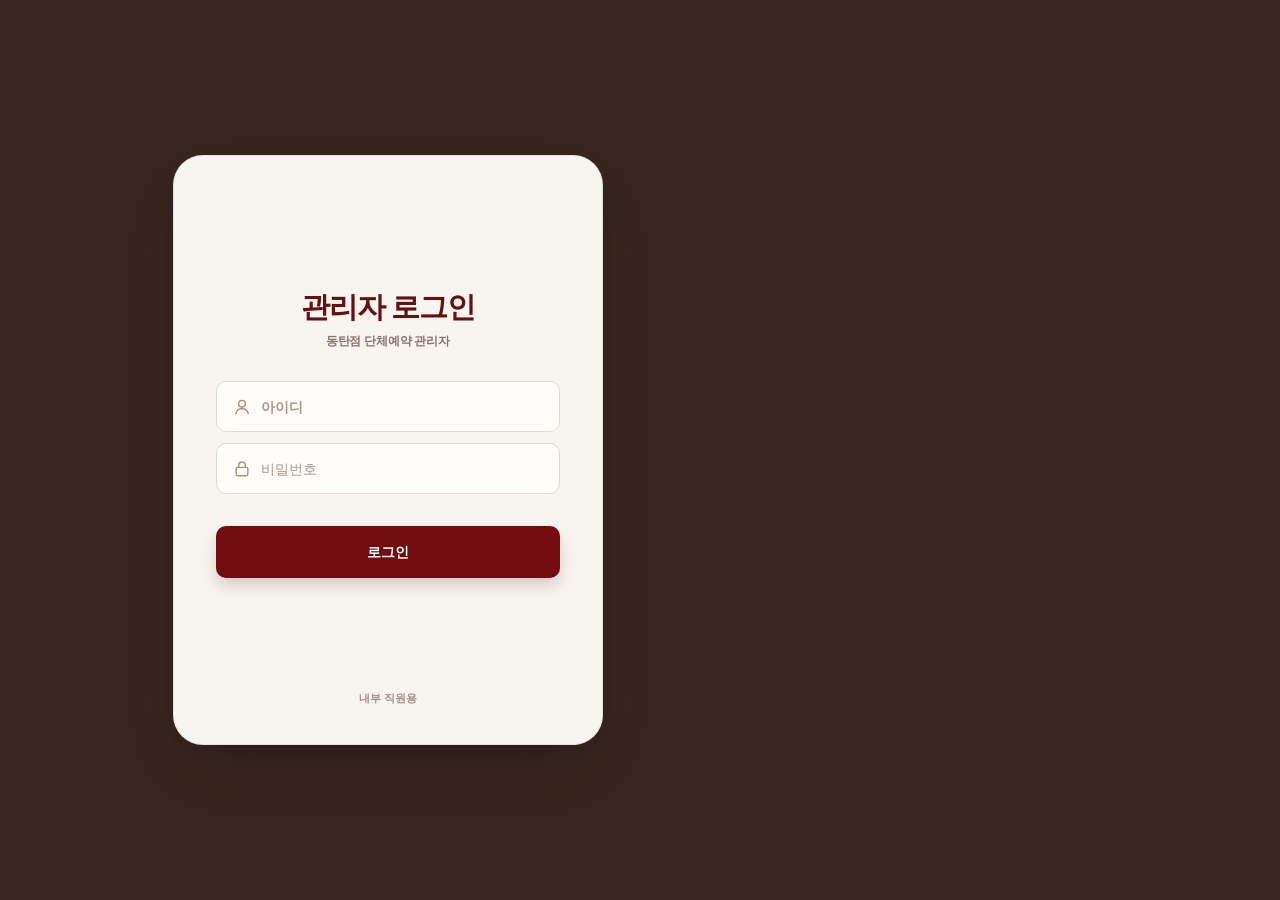
==== commit ccf06141: "고객 예약 선택 기준과 오전 마감일 오후 단체 양식 적용" ====
--- a/admin.html
+++ b/admin.html
@@ -1,6 +1,7 @@
 <!doctype html>
 <html lang="ko">
 <head>
+<script src="./admin_booking_cache_v1.js?v=20261102"></script>
 <script src="./shared_meal_seating_v1.js?v=all-day-seats-20261029"></script>
 <script src="./shared_document_listener_v1.js?v=release-1792586551421"></script>
 <script src="./shared_display_safety_v1.js?v=release-1792586551421"></script>
@@ -181,7 +182,7 @@
             <select id="chaperoneCount"></select>
           </div>
         </div>
-        <div class="calc" id="peopleCalc">유료인원 <b>0명</b><br>인솔자 <b>0명</b><br>무료 인솔자 <b>0명</b> <span class="help">※ 유료인원 5명당 1명 무료</span><br>유료 인솔자 <b>0명</b><br><span class="money">0원</span> <span class="help">* VAT 포함</span></div>
+        <div class="calc" id="peopleCalc">유료인원 <b>0명</b><br>인솔자 <b>0명</b><br>무료 인솔자 <b>0명</b> <span class="help">현재 단체가 기준</span><br>유료 인솔자 <b>0명</b><br><span class="money">0원</span> <span class="help">* VAT 포함</span></div>
       </section>
 
       <section class="card">
@@ -633,8 +634,7 @@
 <div class="modal hidden" id="adminLoginModal">
   <div class="modal-card" style="max-width:420px">
     <h2>관리자 로그인</h2>
-    <label class="req">비밀번호</label>
-    <input id="adminPassword" type="password" placeholder="관리자 비밀번호">
+    <input id="adminPassword" type="password" aria-label="비밀번호" placeholder="관리자 비밀번호">
     <div class="help danger hidden" id="adminPwError">비밀번호가 올바르지 않습니다.</div>
     <div class="modal-actions"><button class="btn-gray" data-close="adminLoginModal">취소</button><button class="btn-primary" id="adminLoginSubmit">로그인</button></div>
   </div>
@@ -1039,7 +1039,7 @@
   }
 }
 function calcPeople(){
-  const {p,c,free,paidChap,amount}=window.ZRBookingRules.calculatePeople($("paidCount").value,$("chaperoneCount").value,PRICE);
+  const {p,c,free,paidChap,amount}=window.ZRBookingRules.calculatePeople($("paidCount").value,$("chaperoneCount").value);
   $("peopleCalc").innerHTML=`유료인원 <b>${p||0}명</b><br>인솔자 <b>${c||0}명</b><br>무료 인솔자 <b>${free}명</b> <span class="help">※ 유료인원 5명당 1명 무료</span><br>유료 인솔자 <b>${paidChap}명</b><br><span class="money">${money(amount)}</span> <span class="help">* VAT 포함</span>`;
   return {p,c,free,paidChap,amount}
 }
@@ -1244,7 +1244,7 @@
   const mealDetail=$("mealStart").value&&$("mealEnd").value?` · ${$("mealStart").value}~${$("mealEnd").value}`:"";
   const play=$("playUse").value==="no"?"이용 안 함":($("playStart").value&&$("playEnd").value?`${$("playStart").value}~${$("playEnd").value}`:"-");
   $("sumGroup").textContent=group;$("sumDate").textContent=date;$("sumVisit").textContent=entry&&exit?`${entry}~${exit} (${durationText()})`:"-";
-  $("sumMeal").textContent=meal+mealDetail;$("sumPlay").textContent=play;$("sumPeople").textContent=`유료 ${pc.p}명 / 인솔 ${pc.c}명 (무료 ${pc.free}명)`;
+  $("sumMeal").textContent=meal+mealDetail;$("sumPlay").textContent=play;$("sumPeople").textContent=`유료 ${pc.p+pc.paidChap}명 / 인솔 ${pc.c}명 (무료 ${pc.free}명)`;
   $("sumTotal").textContent=money(pc.amount+ca+window.ZRGroupBooking.amount());
   $("finalReview").innerHTML=`<b>단체명</b> ${escapeHtml($("orgName").value||"-")}<br><b>방문시간</b> ${entry&&exit?`${entry} ~ ${exit}`:"-"}<br><b>총 이용시간</b> ${durationText()}<br><b>인원</b> 유료 ${pc.p}명 / 인솔자 ${pc.c}명 (무료 ${pc.free}명, 유료 ${pc.paidChap}명)<br>${window.ZRGroupBooking.general()?"":`<b>식사</b> ${meal}${mealDetail}<br><b>놀이터</b> ${play}<br>`}${window.ZRGroupBooking.general()?`<b>먹이 12종 세트</b> ${window.ZRGroupBooking.amount()/10000}개 · ${money(window.ZRGroupBooking.amount())}<br>`:""}<b>총금액</b> <span class="money">${money(pc.amount+ca+window.ZRGroupBooking.amount())}</span> <span class="help">* VAT 포함 · 현장결제</span>`;
 }
@@ -1954,6 +1954,7 @@
 </script>
 <script src="./admin_excel_archive_v1.js?v=release-1792586551421"></script><script src="./admin_settlement_rules_v1.js?v=other-label-20261029"></script><script src="./admin_features.js?v=release-1792586551421"></script><script src="./admin_features_v2_loader.js?v=cafe-editor-20261023"></script><script src="./shared_store_dispatch_v1.js?v=release-1792586551421"></script><script src="./shared_reservation_records_v1.js?v=release-1792586551421"></script><script src="./reservation_firebase_bridge.js?v=perf-20261029"></script><script src="./admin_entry_bootstrap_v1.js?v=release-1792586551421"></script><script src="./admin_login_preview_v4_patch_v1.js?v=release-1792586551421"></script><script src="./admin_login_intro_v1.js?v=release-1792586551421"></script><script src="./admin_shell_v1.js?v=release-1792586551421"></script><script src="./admin_shell_submenus_v1.js?v=release-1792586551421"></script><script src="./admin_shell_submenu_customer_guard_v1.js?v=release-1792586551421"></script><script src="./admin_shell_attention_v1.js?v=idle-data-20261029"></script><script src="./admin_smart_panel_v1.js?v=idle-data-20261029"></script><script src="./admin_shell_layout_polish_v1.js?v=release-1792586551421"></script><script src="./admin_shell_layout_specificity_fix_v1.js?v=release-1792586551421"></script><script src="./admin_shell_current_ui_fix_v1.js?v=release-1792586551421"></script><script src="./admin_today_connection_guard_v1.js?v=release-1792586551421"></script><script src="./admin_daily_memo_v1.js?v=release-1792586551421"></script><script src="./admin_section_header_help_v1.js?v=release-1792586551421"></script><script src="./admin_section_subtab_title_fix_v1.js?v=release-1792586551421"></script><script src="./admin_workspace_frame_fix_v1.js?v=release-1792586551421"></script><script src="./admin_activity_search_v1.js?v=release-1792586551421"></script><script src="./admin_operational_ui_alignment_v1.js?v=release-1792586551421"></script><script src="./admin_sales_model_v1.js?v=sales-net-20261029"></script><script src="./admin_sales_dashboard_v1.js?v=sales-net-20261029"></script><script src="./admin_sales_dashboard_v2_patch.js?v=sales-net-20261029"></script><script src="./admin_sales_dashboard_v3_finish.js?v=release-1792586551421"></script><script src="./admin_sales_dashboard_v5_ui_fix.js?v=release-1792586551421"></script><script src="./admin_print_appearance_v1.js?v=release-1792586551421"></script><script src="./admin_sales_dashboard_print_fix_v1.js?v=sales-net-20261029"></script><script src="./admin_sales_dashboard_compare_chart_v1.js?v=release-1792586551421"></script><script src="./admin_sales_dashboard_daily_chart_v1.js?v=release-1792586551421"></script><script src="./admin_today_print_fix_v1.js?v=release-1792586551421"></script><script src="./admin_reservation_change_requests_v1.js?v=release-1792586551421"></script><script src="./admin_reservation_change_requests_shared_v1.js?v=release-1792586551421"></script><script src="./admin_mobile_shell_v1.js?v=release-1792586551421"></script><script src="./admin_mobile_subnav_v3.js?v=release-1792586551421"></script><script src="./admin_mobile_content_polish_v1.js?v=release-1792586551421"></script><script src="./admin_mobile_date_clip_fix_v1.js?v=release-1792586551421"></script><script src="./admin_reservation_change_route_adapter_v1.js?v=release-1792586551421"></script><script src="./admin_reservation_staff_login_shim_v1.js?v=release-1792586551421"></script><script src="./admin_firebase_staff_session_guard_v1.js?v=release-1792586551421"></script><script src="./admin_mobile_reservation_change_alert_v1.js?v=release-1792586551421"></script><script src="./cancel_review_state_v1.js?v=release-1792586551421"></script><script src="./shared_inquiry_records_v1.js?v=release-1792586551421"></script><script src="./inquiry_firebase_bridge_v1.js?v=release-1792586551421"></script><script src="./admin_operational_settings_firebase_v1.js?v=release-1792586551421"></script><script src="./admin_holiday_settings_polish_v1.js?v=release-1792586551421"></script><script src="./admin_finish_low_risk_v1.js?v=release-1792586551421"></script><script src="./cafe_catalog_sync_v1.js?v=release-1792586551421"></script>
 <script src="./admin_booking_policy_settings_v1.js?v=release-1792586551421"></script>
+<script src="./admin_group_benefits_v1.js?v=20261105"></script>
 <script src="./shared_group_notice_v1.js?v=release-1792586551421"></script>
 <script src="./admin_legacy_import_v1.js?v=1"></script><script src="./admin_manual_v1.js?v=20261031"></script></body>
 </html>
